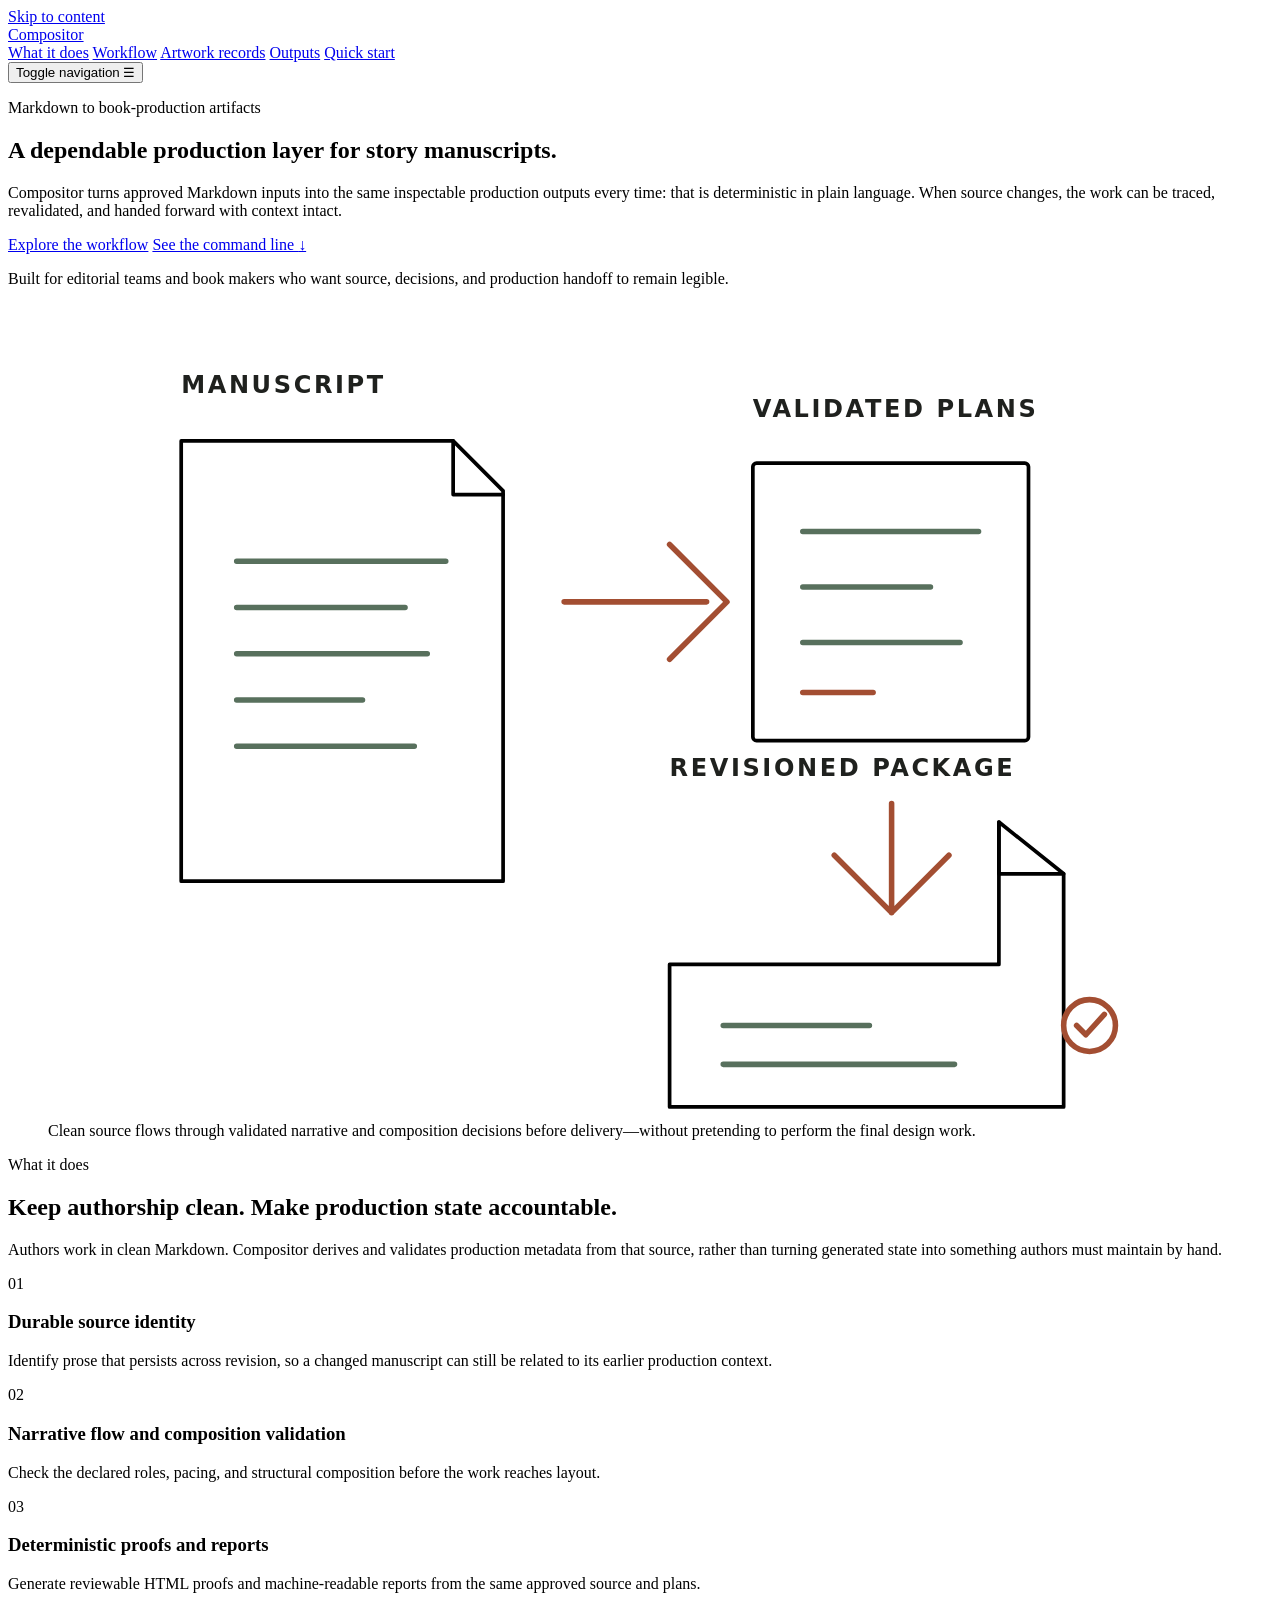
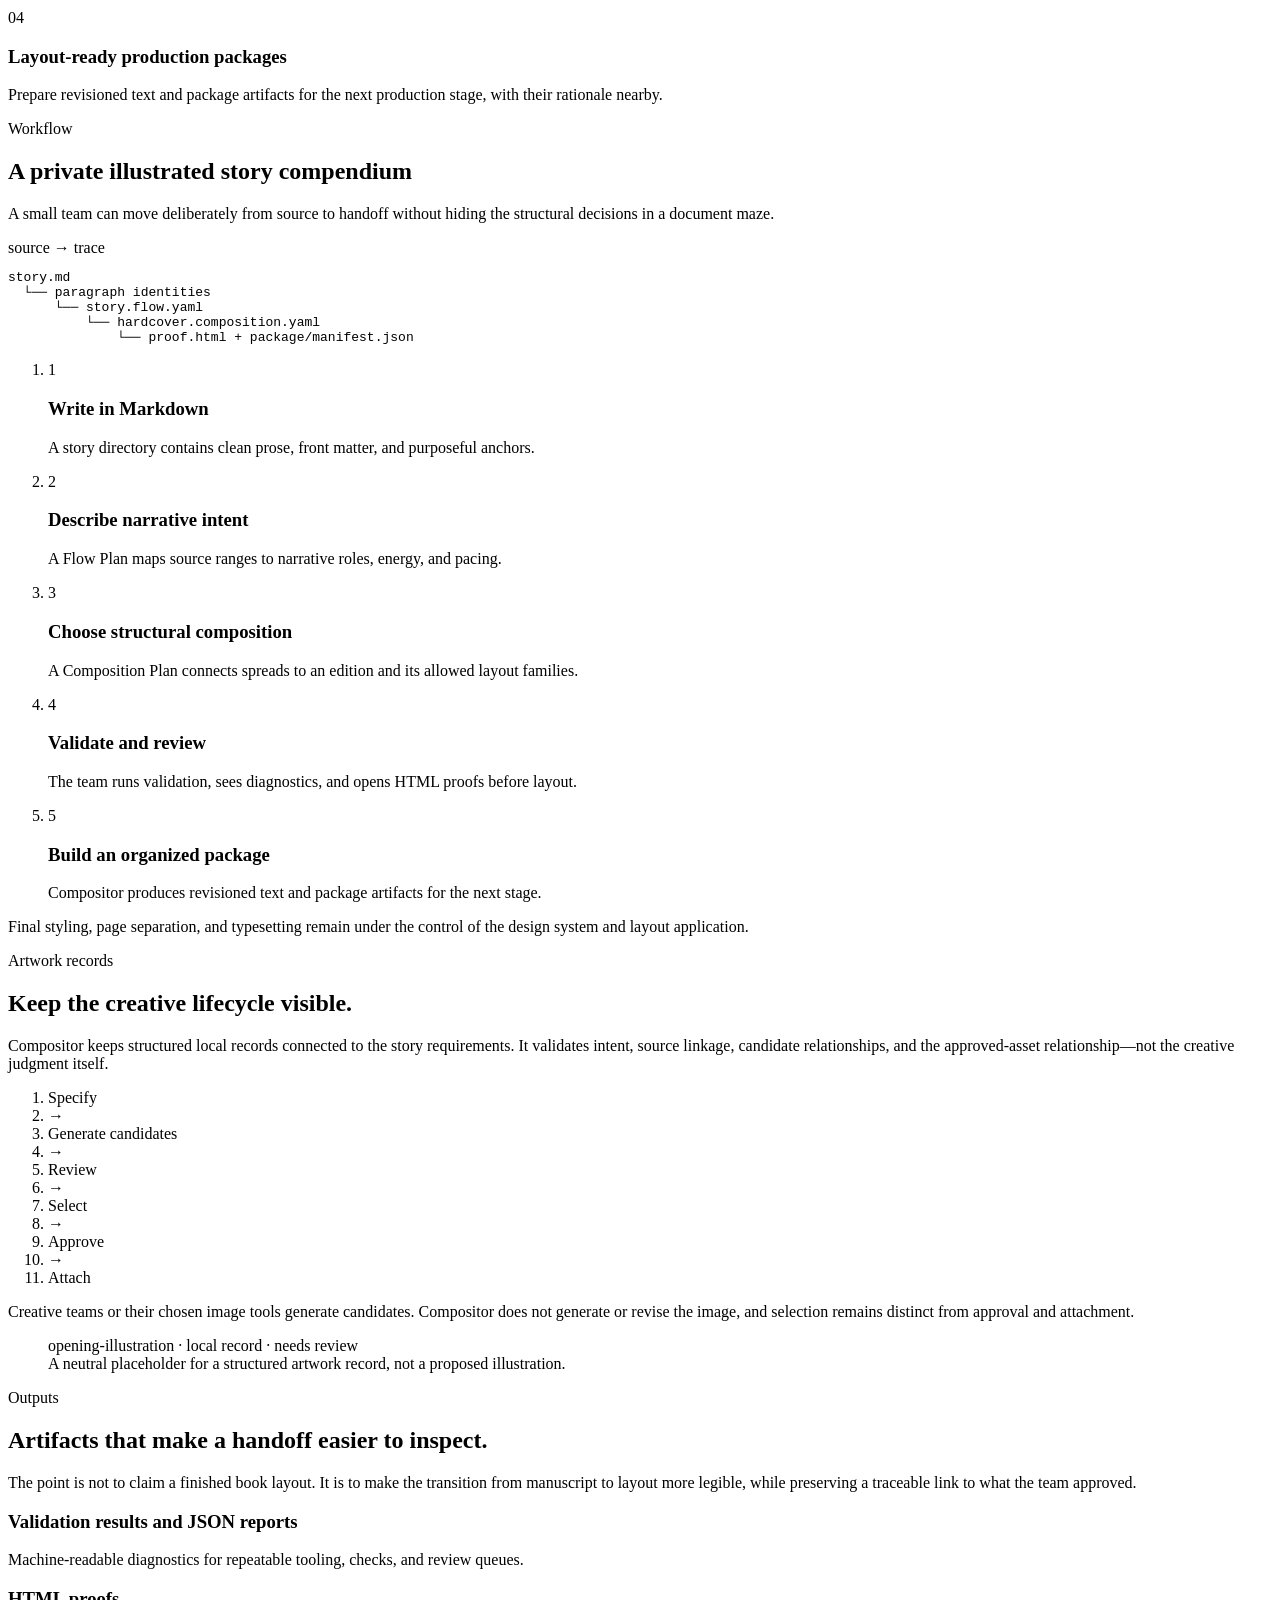
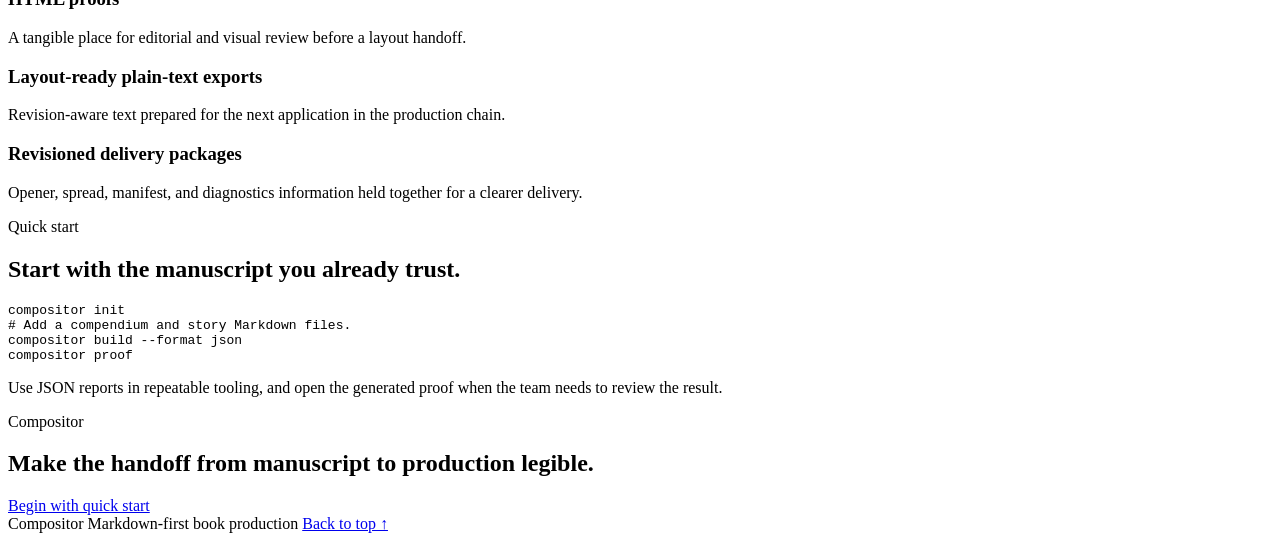
==== website/index.html @ 72a8d728 "docs(website): add github pages website" ====
<!doctype html>
<html lang="en">
  <head>
    <meta charset="utf-8" />
    <meta name="viewport" content="width=device-width, initial-scale=1" />
    <meta
      name="description"
      content="Compositor is a deterministic, Markdown-first production layer for story manuscripts."
    />
    <title>Compositor — Markdown-first book production</title>
    <link rel="stylesheet" href="assets/styles.css" />
    <script type="module" src="assets/main.js"></script>
  </head>
  <body class="font-sans antialiased">
    <a
      class="sr-only fixed left-4 top-4 z-[100] bg-ink px-4 py-3 text-sm font-bold text-paper focus:not-sr-only"
      href="#main-content"
    >
      Skip to content
    </a>

    <header class="sticky top-0 z-50 border-b border-line bg-paper/95 backdrop-blur-sm">
      <div class="shell flex min-h-16 items-center justify-between gap-5">
        <a class="font-display text-[1.45rem] leading-none tracking-tight" href="#top" aria-label="Compositor home">Compositor</a>
        <nav class="hidden items-center gap-5 lg:flex" aria-label="Primary navigation">
          <a class="nav-link" href="#what-it-does">What it does</a>
          <a class="nav-link" href="#workflow">Workflow</a>
          <a class="nav-link" href="#artwork">Artwork records</a>
          <a class="nav-link" href="#outputs">Outputs</a>
          <a class="nav-link" href="#quick-start">Quick start</a>
        </nav>
        <button
          class="grid h-10 w-10 place-items-center border border-line text-ink lg:hidden"
          type="button"
          aria-expanded="false"
          aria-controls="mobile-menu"
          data-menu-button
        >
          <span class="sr-only">Toggle navigation</span>
          <span aria-hidden="true" class="text-lg leading-none">☰</span>
        </button>
      </div>
      <nav id="mobile-menu" class="border-t border-line bg-paper lg:hidden" aria-label="Mobile navigation" data-menu hidden>
        <div class="shell grid gap-1 py-4">
          <a class="nav-link px-1 py-2" href="#what-it-does">What it does</a>
          <a class="nav-link px-1 py-2" href="#workflow">Workflow</a>
          <a class="nav-link px-1 py-2" href="#artwork">Artwork records</a>
          <a class="nav-link px-1 py-2" href="#outputs">Outputs</a>
          <a class="nav-link px-1 py-2" href="#quick-start">Quick start</a>
        </div>
      </nav>
    </header>

    <main id="main-content">
      <section id="top" class="shell grid min-h-[calc(100svh-4rem)] items-center gap-12 py-16 lg:grid-cols-[1.05fr_.95fr] lg:py-20">
        <div class="max-w-2xl">
          <p class="eyebrow">Markdown to book-production artifacts</p>
          <h1 class="mt-6 font-display text-5xl leading-[0.98] tracking-[-0.035em] text-ink sm:text-6xl lg:text-7xl">
            A dependable production layer for story manuscripts.
          </h1>
          <p class="mt-7 max-w-xl text-lg leading-8 text-[#4d504a]">
            Compositor turns approved Markdown inputs into the same inspectable production outputs every time: that is deterministic in plain language. When source changes, the work can be traced, revalidated, and handed forward with context intact.
          </p>
          <div class="mt-9 flex flex-wrap items-center gap-x-7 gap-y-4">
            <a class="button-primary" href="#workflow">Explore the workflow</a>
            <a class="text-link" href="#quick-start">See the command line <span aria-hidden="true">↓</span></a>
          </div>
          <p class="mt-10 border-t border-line pt-4 text-xs leading-5 text-[#686961]">
            Built for editorial teams and book makers who want source, decisions, and production handoff to remain legible.
          </p>
        </div>

        <figure class="relative mx-auto w-full max-w-xl border border-line bg-[#fbf7ef]/65 p-5 shadow-paper sm:p-8" aria-labelledby="hero-diagram-caption">
          <svg viewBox="0 0 640 440" class="h-auto w-full" role="img" aria-labelledby="hero-diagram-title hero-diagram-description">
            <title id="hero-diagram-title">From manuscript to delivery package</title>
            <desc id="hero-diagram-description">A manuscript sheet travels through validated plans to an organized delivery package.</desc>
            <g fill="none" stroke="currentColor" stroke-linecap="round" stroke-linejoin="round">
              <path d="M72 74h147l27 27v211H72z" stroke-width="2" />
              <path d="M219 74v29h27" stroke-width="2" />
              <path d="M102 139h113M102 164h91M102 189h103M102 214h68M102 239h96" stroke="#58705d" stroke-width="3" />
              <path d="M279 161h77M336 130l31 31-31 31" stroke="#a34e32" stroke-width="3" />
              <rect x="381" y="86" width="149" height="150" rx="2" stroke-width="2" />
              <path d="M408 123h95M408 153h69M408 183h85" stroke="#58705d" stroke-width="3" />
              <path d="M408 210h38" stroke="#a34e32" stroke-width="3" />
              <path d="M456 270v59M425 298l31 31 31-31" stroke="#a34e32" stroke-width="3" />
              <path d="M336 357h178v-77l35 28v126H336z" stroke-width="2" />
              <path d="M514 280v28h35" stroke-width="2" />
              <path d="M365 390h79M365 411h125" stroke="#58705d" stroke-width="3" />
              <circle cx="563" cy="390" r="14" stroke="#a34e32" stroke-width="3" />
              <path d="m556 390 5 5 10-11" stroke="#a34e32" stroke-width="3" />
            </g>
            <g fill="#1f211e" font-family="ui-sans-serif, system-ui, sans-serif" font-size="13" font-weight="700" letter-spacing="1.4">
              <text x="72" y="48">MANUSCRIPT</text>
              <text x="381" y="61">VALIDATED PLANS</text>
              <text x="336" y="255">REVISIONED PACKAGE</text>
            </g>
          </svg>
          <figcaption id="hero-diagram-caption" class="mt-4 border-t border-line pt-3 text-xs leading-5 text-[#686961]">
            Clean source flows through validated narrative and composition decisions before delivery—without pretending to perform the final design work.
          </figcaption>
        </figure>
      </section>

      <section id="what-it-does" class="border-y border-line bg-[#eee7da]/60 py-20 sm:py-24">
        <div class="shell">
          <p class="rule-label">What it does</p>
          <div class="mt-9 grid gap-10 lg:grid-cols-[.86fr_1.14fr] lg:items-end">
            <div>
              <h2 class="font-display text-4xl leading-tight tracking-[-0.025em] sm:text-5xl">Keep authorship clean. Make production state accountable.</h2>
            </div>
            <p class="max-w-2xl text-lg leading-8 text-[#4d504a]">
              Authors work in clean Markdown. Compositor derives and validates production metadata from that source, rather than turning generated state into something authors must maintain by hand.
            </p>
          </div>
          <div class="mt-12 grid gap-px overflow-hidden border border-line bg-line sm:grid-cols-2 lg:grid-cols-4">
            <article class="cap-card">
              <p class="font-mono text-xs text-rust">01</p>
              <h3 class="mt-7 font-display text-2xl">Durable source identity</h3>
              <p class="mt-4 text-sm leading-6 text-[#565850]">Identify prose that persists across revision, so a changed manuscript can still be related to its earlier production context.</p>
            </article>
            <article class="cap-card">
              <p class="font-mono text-xs text-rust">02</p>
              <h3 class="mt-7 font-display text-2xl">Narrative flow and composition validation</h3>
              <p class="mt-4 text-sm leading-6 text-[#565850]">Check the declared roles, pacing, and structural composition before the work reaches layout.</p>
            </article>
            <article class="cap-card">
              <p class="font-mono text-xs text-rust">03</p>
              <h3 class="mt-7 font-display text-2xl">Deterministic proofs and reports</h3>
              <p class="mt-4 text-sm leading-6 text-[#565850]">Generate reviewable HTML proofs and machine-readable reports from the same approved source and plans.</p>
            </article>
            <article class="cap-card">
              <p class="font-mono text-xs text-rust">04</p>
              <h3 class="mt-7 font-display text-2xl">Layout-ready production packages</h3>
              <p class="mt-4 text-sm leading-6 text-[#565850]">Prepare revisioned text and package artifacts for the next production stage, with their rationale nearby.</p>
            </article>
          </div>
        </div>
      </section>

      <section id="workflow" class="shell py-20 sm:py-28">
        <p class="rule-label">Workflow</p>
        <div class="mt-9 grid gap-8 lg:grid-cols-[.8fr_1.2fr]">
          <div>
            <h2 class="font-display text-4xl leading-tight tracking-[-0.025em] sm:text-5xl">A private illustrated story compendium</h2>
            <p class="mt-5 max-w-lg text-lg leading-8 text-[#4d504a]">A small team can move deliberately from source to handoff without hiding the structural decisions in a document maze.</p>
          </div>
          <aside class="code-panel self-start" aria-label="Example source-to-output trace">
            <div class="code-heading"><span>source → trace</span><span class="dot" aria-hidden="true"></span></div>
            <pre class="overflow-x-auto p-5 font-mono text-[0.76rem] leading-7"><code><span class="text-[#d8a18d]">story.md</span>
  └── <span class="text-[#c8cec0]">paragraph identities</span>
      └── <span class="text-[#d8a18d]">story.flow.yaml</span>
          └── <span class="text-[#d8a18d]">hardcover.composition.yaml</span>
              └── <span class="text-[#a7bfa9]">proof.html + package/manifest.json</span></code></pre>
          </aside>
        </div>
        <ol class="mt-14 grid gap-0 border-t border-line lg:grid-cols-5">
          <li class="border-b border-line py-7 pr-6 lg:border-b-0 lg:border-r lg:pr-7">
            <span class="step-number">1</span>
            <h3 class="mt-5 font-display text-2xl">Write in Markdown</h3>
            <p class="mt-3 text-sm leading-6 text-[#565850]">A story directory contains clean prose, front matter, and purposeful anchors.</p>
          </li>
          <li class="border-b border-line py-7 pr-6 lg:border-b-0 lg:border-r lg:px-7">
            <span class="step-number">2</span>
            <h3 class="mt-5 font-display text-2xl">Describe narrative intent</h3>
            <p class="mt-3 text-sm leading-6 text-[#565850]">A Flow Plan maps source ranges to narrative roles, energy, and pacing.</p>
          </li>
          <li class="border-b border-line py-7 pr-6 lg:border-b-0 lg:border-r lg:px-7">
            <span class="step-number">3</span>
            <h3 class="mt-5 font-display text-2xl">Choose structural composition</h3>
            <p class="mt-3 text-sm leading-6 text-[#565850]">A Composition Plan connects spreads to an edition and its allowed layout families.</p>
          </li>
          <li class="border-b border-line py-7 pr-6 lg:border-b-0 lg:border-r lg:px-7">
            <span class="step-number">4</span>
            <h3 class="mt-5 font-display text-2xl">Validate and review</h3>
            <p class="mt-3 text-sm leading-6 text-[#565850]">The team runs validation, sees diagnostics, and opens HTML proofs before layout.</p>
          </li>
          <li class="py-7 lg:pl-7">
            <span class="step-number">5</span>
            <h3 class="mt-5 font-display text-2xl">Build an organized package</h3>
            <p class="mt-3 text-sm leading-6 text-[#565850]">Compositor produces revisioned text and package artifacts for the next stage.</p>
          </li>
        </ol>
        <p class="mt-9 max-w-4xl border-l-2 border-moss pl-5 text-base leading-7 text-[#4d504a]">
          Final styling, page separation, and typesetting remain under the control of the design system and layout application.
        </p>
      </section>

      <section id="artwork" class="border-y border-[#3e5142] bg-[#324238] py-20 text-[#f8f3ea] sm:py-28">
        <div class="shell grid gap-12 lg:grid-cols-[.95fr_1.05fr] lg:items-center">
          <div>
            <p class="eyebrow !text-[#b7c8b5]">Artwork records</p>
            <h2 class="mt-6 font-display text-4xl leading-tight tracking-[-0.025em] sm:text-5xl">Keep the creative lifecycle visible.</h2>
            <p class="mt-6 max-w-xl text-lg leading-8 text-[#e1e7db]">
              Compositor keeps structured local records connected to the story requirements. It validates intent, source linkage, candidate relationships, and the approved-asset relationship—not the creative judgment itself.
            </p>
            <ol class="mt-9 flex flex-wrap gap-x-2 gap-y-3 font-mono text-xs font-bold uppercase tracking-[0.12em] text-[#f0c4b0]" aria-label="Artwork lifecycle">
              <li>Specify</li><li aria-hidden="true">→</li><li>Generate candidates</li><li aria-hidden="true">→</li><li>Review</li><li aria-hidden="true">→</li><li>Select</li><li aria-hidden="true">→</li><li>Approve</li><li aria-hidden="true">→</li><li>Attach</li>
            </ol>
            <p class="mt-8 border-t border-[#718170] pt-5 text-sm leading-6 text-[#d8e1d4]">
              Creative teams or their chosen image tools generate candidates. Compositor does not generate or revise the image, and selection remains distinct from approval and attachment.
            </p>
          </div>
          <figure class="art-frame shadow-[0_18px_42px_rgba(11,20,13,.28)]" aria-labelledby="art-caption">
            <div class="absolute inset-x-[14%] top-[17%] h-px bg-moss/70"></div>
            <div class="absolute bottom-[20%] left-[18%] h-px w-[58%] bg-moss/70"></div>
            <div class="absolute bottom-[20%] left-[18%] h-[28%] w-px bg-moss/70"></div>
            <div class="absolute right-[24%] top-[29%] h-[31%] w-px bg-moss/70"></div>
            <div class="absolute inset-x-0 bottom-0 border-t border-[#bcae9c] bg-[#d6ccbc] px-5 py-4 font-mono text-[0.68rem] font-bold uppercase tracking-[0.12em] text-[#4c5d4d]">
              opening-illustration · local record · needs review
            </div>
            <figcaption id="art-caption" class="sr-only">A neutral placeholder for a structured artwork record, not a proposed illustration.</figcaption>
          </figure>
        </div>
      </section>

      <section id="outputs" class="shell py-20 sm:py-28">
        <p class="rule-label">Outputs</p>
        <div class="mt-9 grid gap-10 lg:grid-cols-[.85fr_1.15fr]">
          <div>
            <h2 class="font-display text-4xl leading-tight tracking-[-0.025em] sm:text-5xl">Artifacts that make a handoff easier to inspect.</h2>
          </div>
          <p class="max-w-2xl text-lg leading-8 text-[#4d504a]">The point is not to claim a finished book layout. It is to make the transition from manuscript to layout more legible, while preserving a traceable link to what the team approved.</p>
        </div>
        <div class="mt-12 grid border-t border-line md:grid-cols-2">
          <article class="border-b border-line py-7 md:pr-10">
            <h3 class="font-display text-2xl">Validation results and JSON reports</h3>
            <p class="mt-3 text-sm leading-6 text-[#565850]">Machine-readable diagnostics for repeatable tooling, checks, and review queues.</p>
          </article>
          <article class="border-b border-line py-7 md:border-l md:pl-10">
            <h3 class="font-display text-2xl">HTML proofs</h3>
            <p class="mt-3 text-sm leading-6 text-[#565850]">A tangible place for editorial and visual review before a layout handoff.</p>
          </article>
          <article class="border-b border-line py-7 md:border-b-0 md:pr-10">
            <h3 class="font-display text-2xl">Layout-ready plain-text exports</h3>
            <p class="mt-3 text-sm leading-6 text-[#565850]">Revision-aware text prepared for the next application in the production chain.</p>
          </article>
          <article class="py-7 md:border-l md:pl-10">
            <h3 class="font-display text-2xl">Revisioned delivery packages</h3>
            <p class="mt-3 text-sm leading-6 text-[#565850]">Opener, spread, manifest, and diagnostics information held together for a clearer delivery.</p>
          </article>
        </div>
      </section>

      <section id="quick-start" class="border-y border-line bg-[#e7ddd0] py-20 sm:py-24">
        <div class="shell grid gap-10 lg:grid-cols-[.8fr_1.2fr] lg:items-center">
          <div>
            <p class="rule-label">Quick start</p>
            <h2 class="mt-6 font-display text-4xl leading-tight tracking-[-0.025em] sm:text-5xl">Start with the manuscript you already trust.</h2>
          </div>
          <div class="min-w-0">
            <pre class="code-panel"><code class="block overflow-x-auto p-6 font-mono text-sm leading-7">compositor init
<span class="text-[#8d9689]"># Add a compendium and story Markdown files.</span>
compositor build --format json
compositor proof</code></pre>
            <p class="mt-5 text-base leading-7 text-[#4d504a]">Use JSON reports in repeatable tooling, and open the generated proof when the team needs to review the result.</p>
          </div>
        </div>
      </section>

      <section class="shell py-20 text-center sm:py-28">
        <p class="eyebrow mx-auto w-fit">Compositor</p>
        <h2 class="mx-auto mt-6 max-w-3xl font-display text-4xl leading-tight tracking-[-0.03em] sm:text-6xl">Make the handoff from manuscript to production legible.</h2>
        <a class="button-primary mt-9" href="#quick-start">Begin with quick start</a>
      </section>
    </main>

    <footer class="border-t border-line">
      <div class="shell flex flex-col gap-3 py-7 text-xs font-bold uppercase tracking-[0.11em] text-[#565850] sm:flex-row sm:items-center sm:justify-between">
        <span>Compositor</span>
        <span>Markdown-first book production</span>
        <a class="text-link !text-[0.68rem]" href="#top">Back to top ↑</a>
      </div>
    </footer>
  </body>
</html>
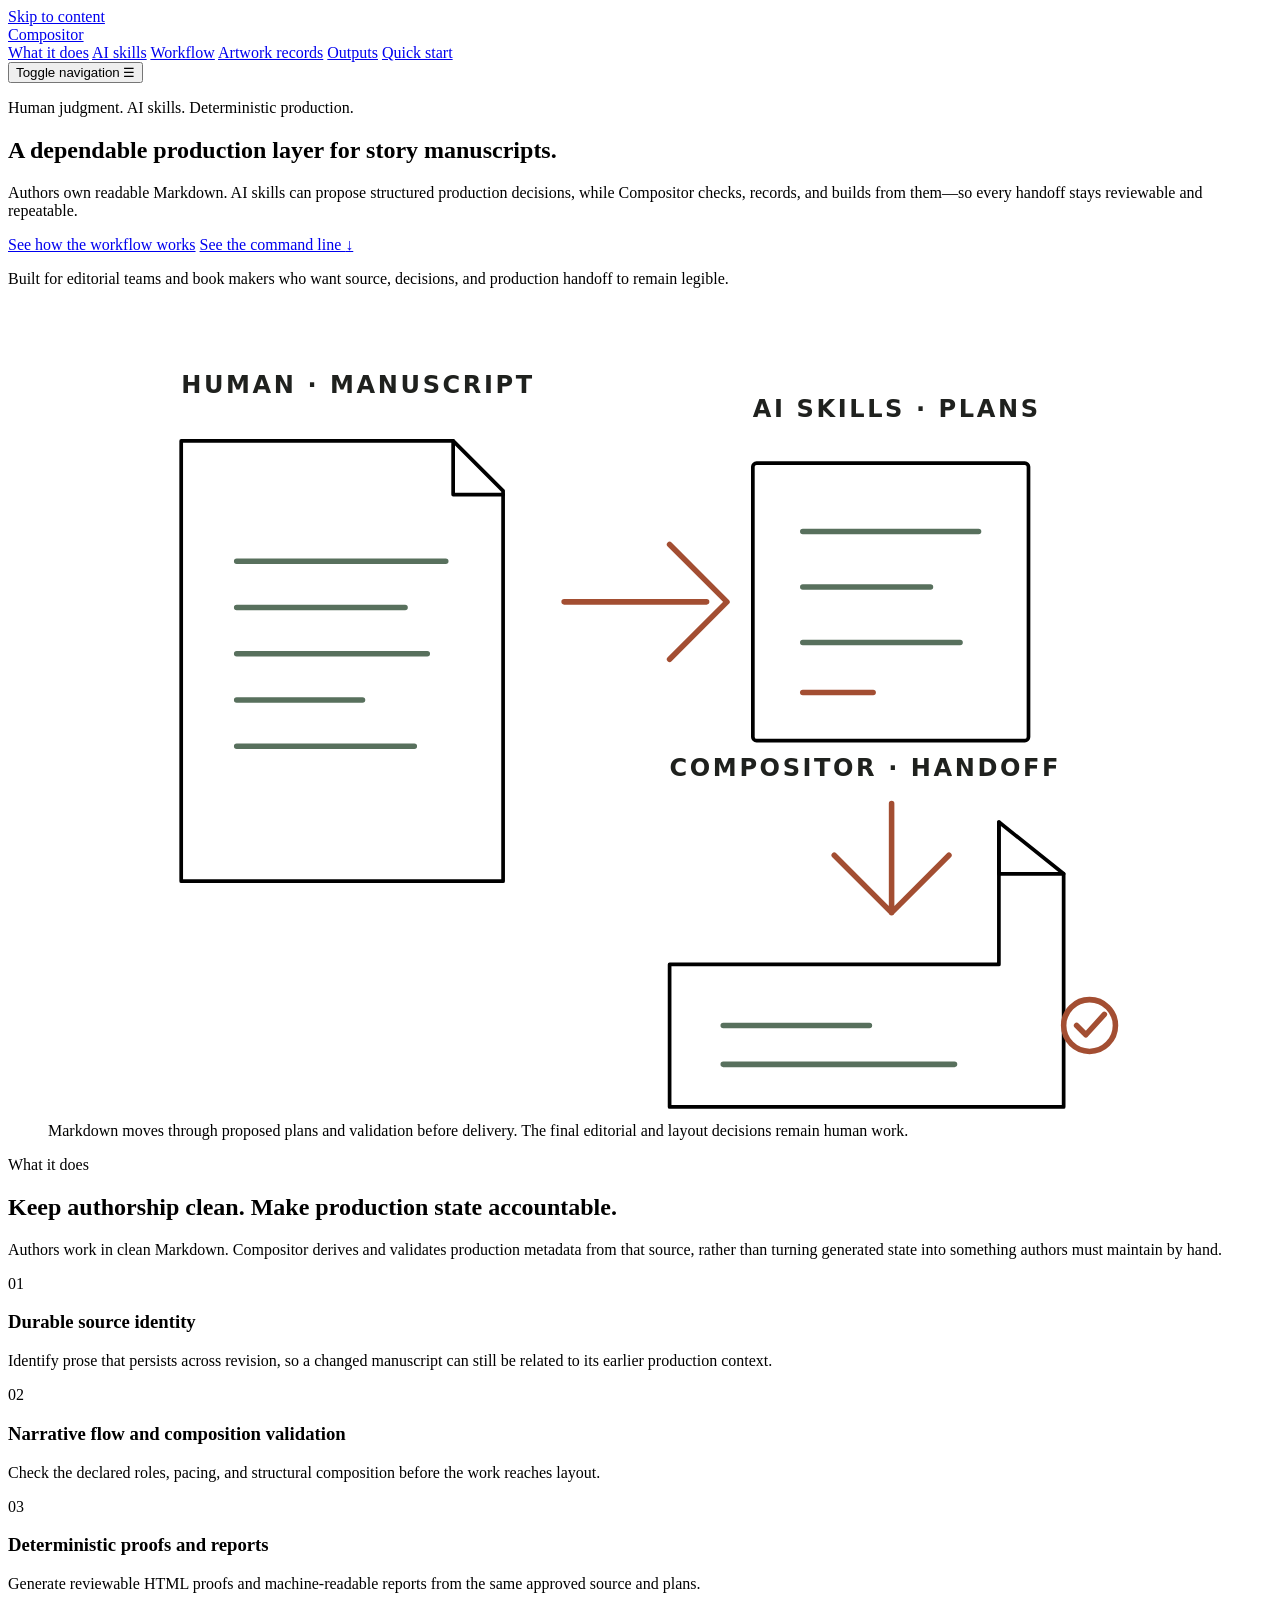
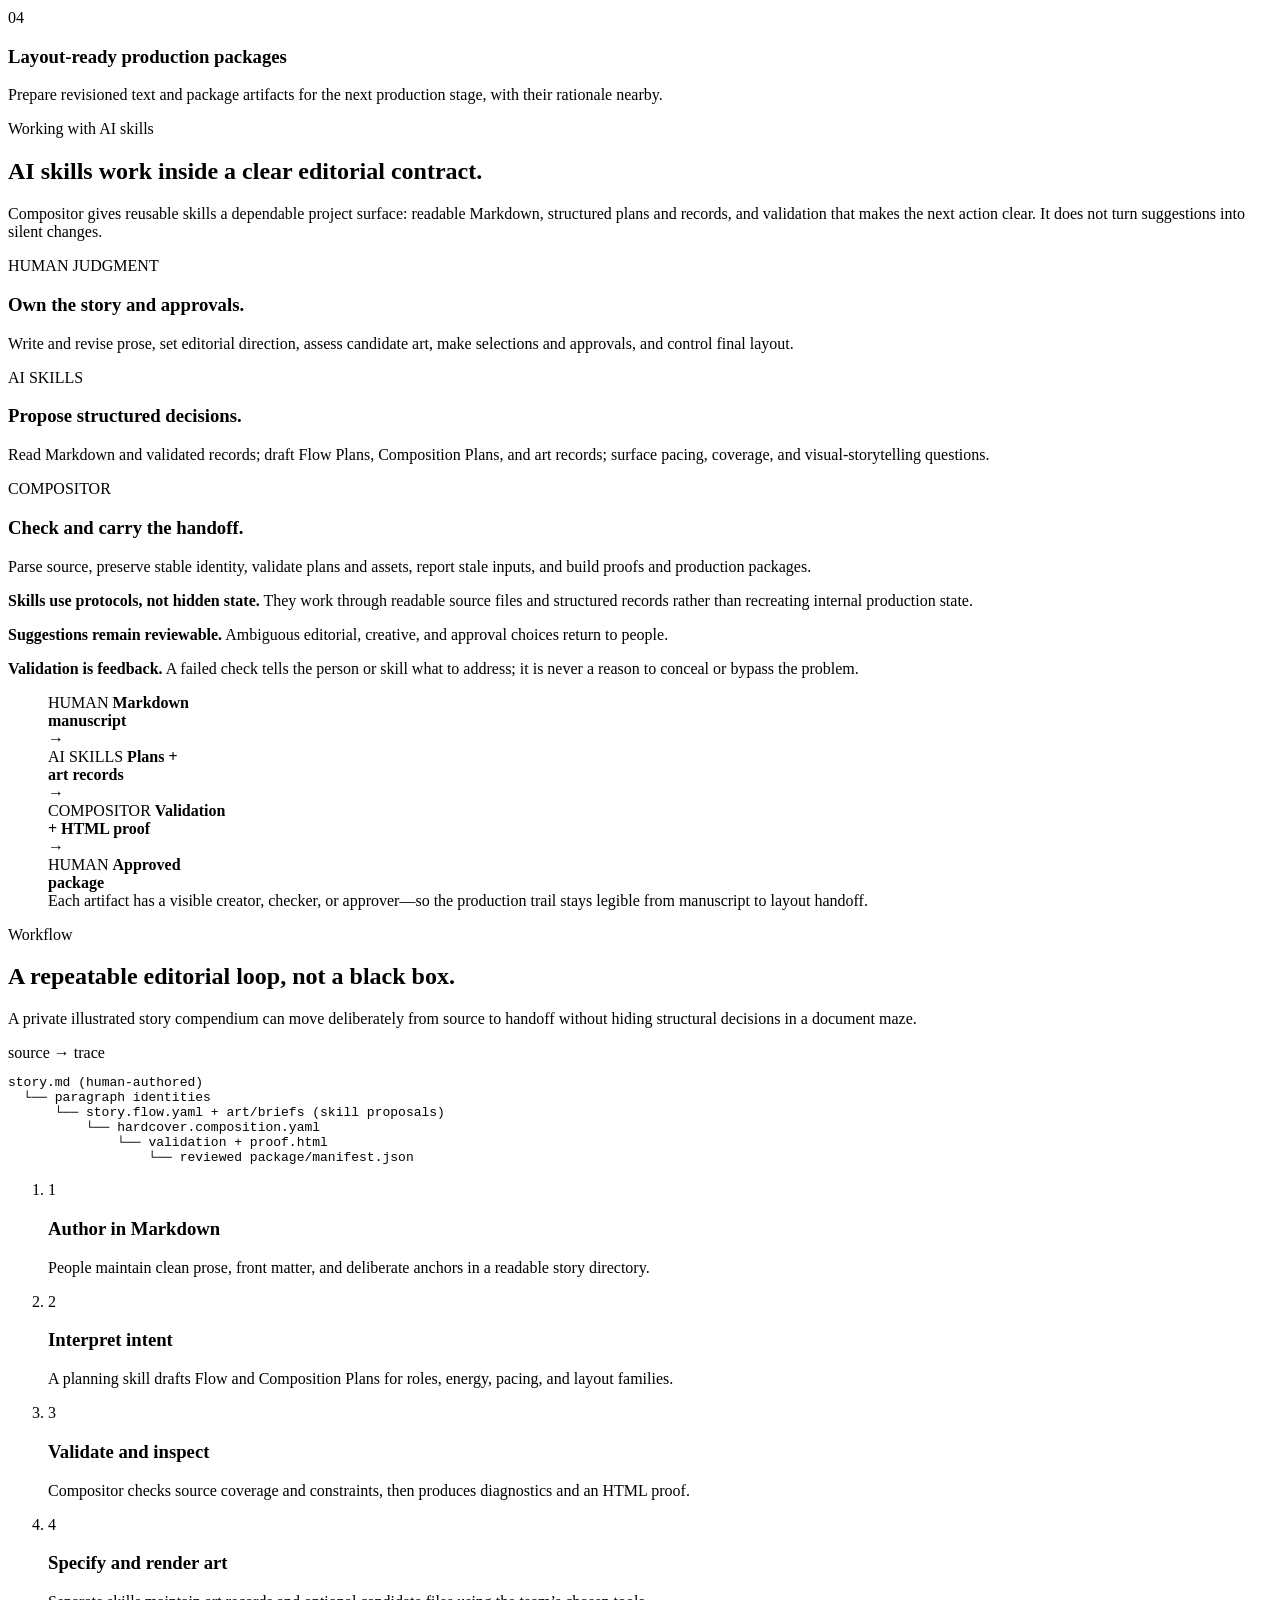
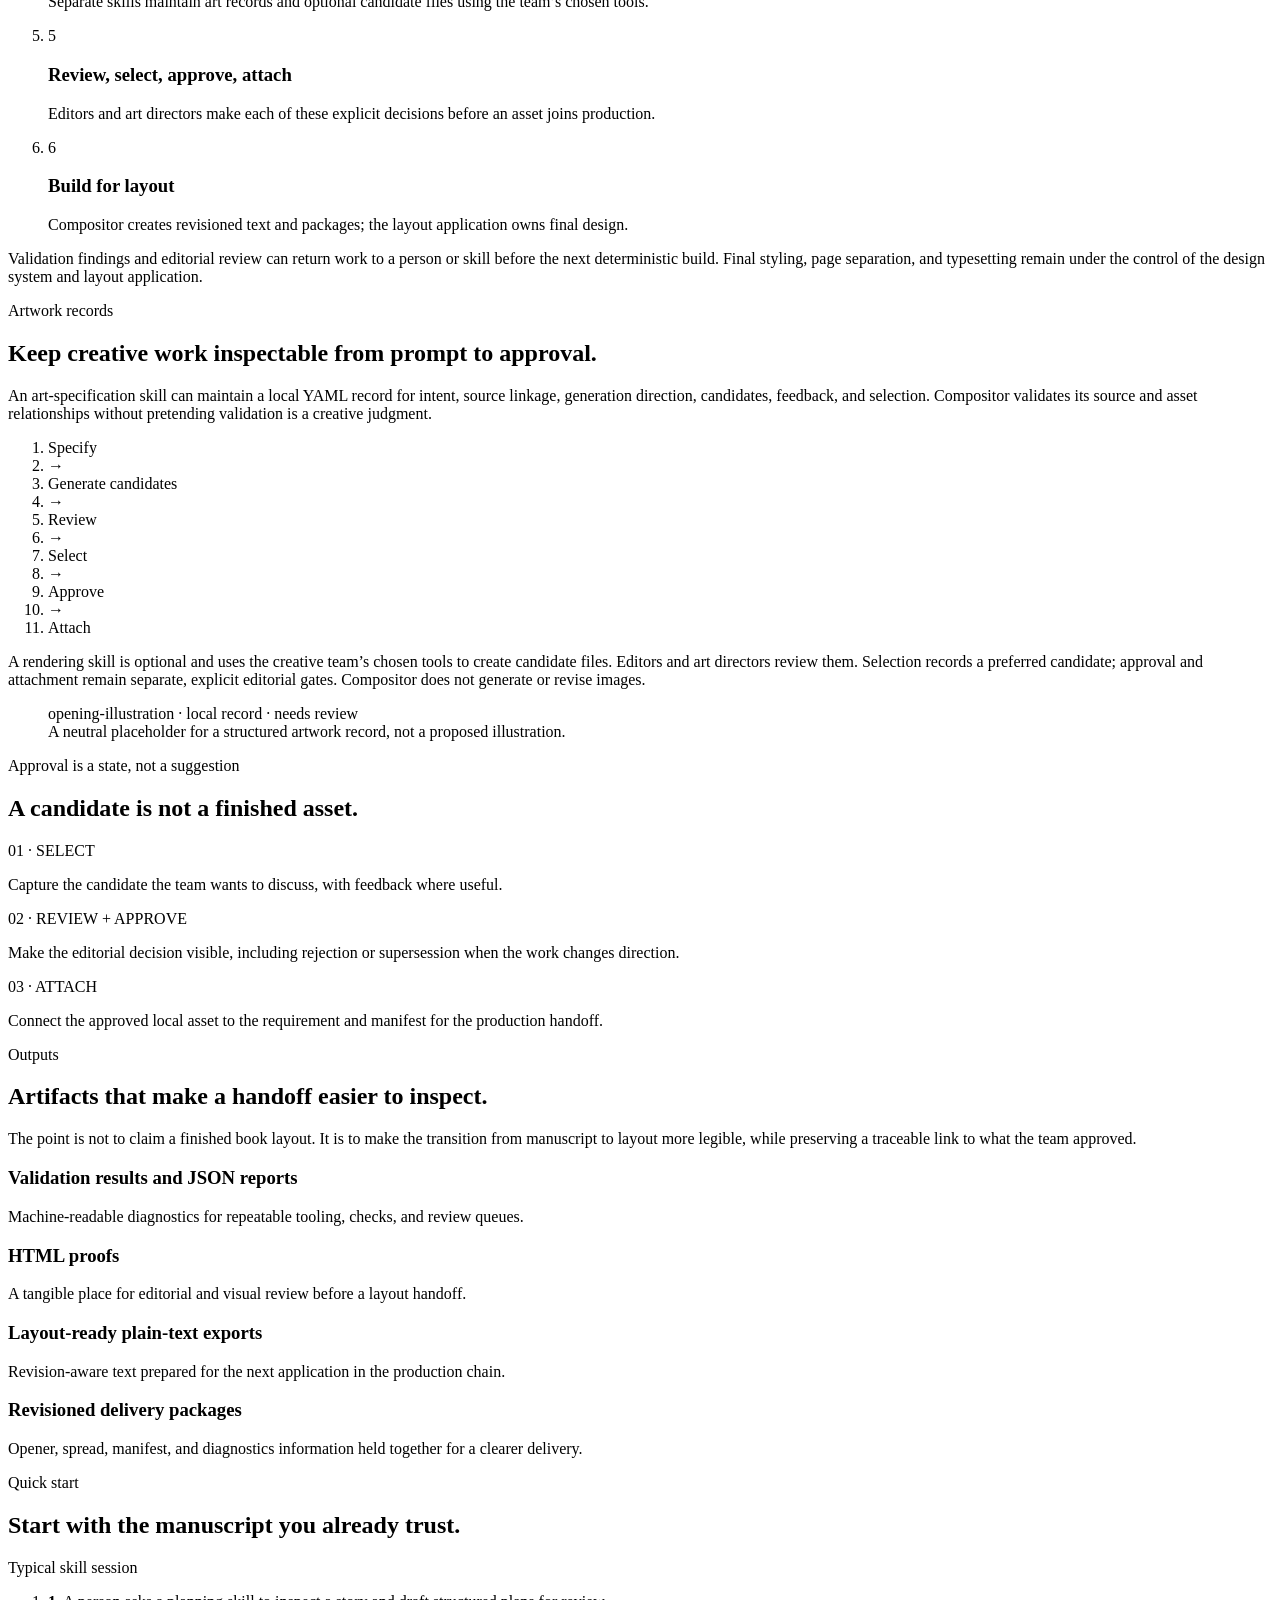
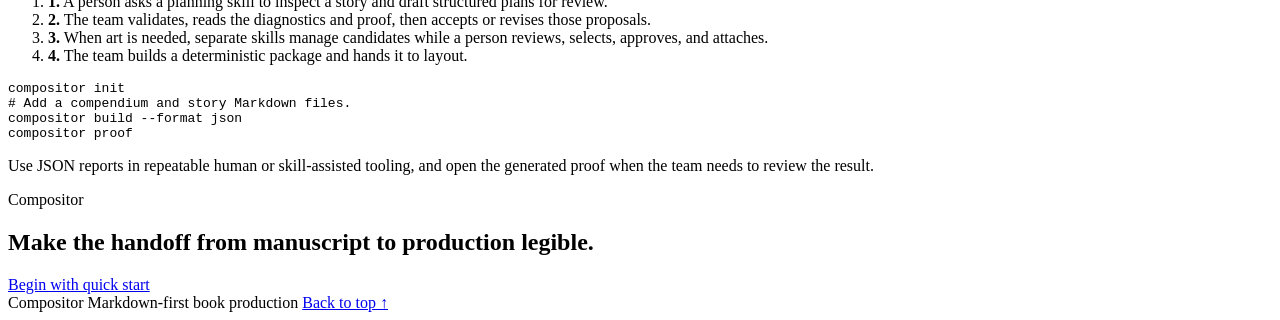
==== commit 97fa2b63: "docs(website): updated content" ====
--- a/website/index.html
+++ b/website/index.html
@@ -24,6 +24,7 @@
         <a class="font-display text-[1.45rem] leading-none tracking-tight" href="#top" aria-label="Compositor home">Compositor</a>
         <nav class="hidden items-center gap-5 lg:flex" aria-label="Primary navigation">
           <a class="nav-link" href="#what-it-does">What it does</a>
+          <a class="nav-link" href="#ai-workflow">AI skills</a>
           <a class="nav-link" href="#workflow">Workflow</a>
           <a class="nav-link" href="#artwork">Artwork records</a>
           <a class="nav-link" href="#outputs">Outputs</a>
@@ -43,6 +44,7 @@
       <nav id="mobile-menu" class="border-t border-line bg-paper lg:hidden" aria-label="Mobile navigation" data-menu hidden>
         <div class="shell grid gap-1 py-4">
           <a class="nav-link px-1 py-2" href="#what-it-does">What it does</a>
+          <a class="nav-link px-1 py-2" href="#ai-workflow">AI skills</a>
           <a class="nav-link px-1 py-2" href="#workflow">Workflow</a>
           <a class="nav-link px-1 py-2" href="#artwork">Artwork records</a>
           <a class="nav-link px-1 py-2" href="#outputs">Outputs</a>
@@ -54,15 +56,15 @@
     <main id="main-content">
       <section id="top" class="shell grid min-h-[calc(100svh-4rem)] items-center gap-12 py-16 lg:grid-cols-[1.05fr_.95fr] lg:py-20">
         <div class="max-w-2xl">
-          <p class="eyebrow">Markdown to book-production artifacts</p>
+          <p class="eyebrow">Human judgment. AI skills. Deterministic production.</p>
           <h1 class="mt-6 font-display text-5xl leading-[0.98] tracking-[-0.035em] text-ink sm:text-6xl lg:text-7xl">
             A dependable production layer for story manuscripts.
           </h1>
           <p class="mt-7 max-w-xl text-lg leading-8 text-[#4d504a]">
-            Compositor turns approved Markdown inputs into the same inspectable production outputs every time: that is deterministic in plain language. When source changes, the work can be traced, revalidated, and handed forward with context intact.
+            Authors own readable Markdown. AI skills can propose structured production decisions, while Compositor checks, records, and builds from them—so every handoff stays reviewable and repeatable.
           </p>
           <div class="mt-9 flex flex-wrap items-center gap-x-7 gap-y-4">
-            <a class="button-primary" href="#workflow">Explore the workflow</a>
+            <a class="button-primary" href="#ai-workflow">See how the workflow works</a>
             <a class="text-link" href="#quick-start">See the command line <span aria-hidden="true">↓</span></a>
           </div>
           <p class="mt-10 border-t border-line pt-4 text-xs leading-5 text-[#686961]">
@@ -72,8 +74,8 @@
 
         <figure class="relative mx-auto w-full max-w-xl border border-line bg-[#fbf7ef]/65 p-5 shadow-paper sm:p-8" aria-labelledby="hero-diagram-caption">
           <svg viewBox="0 0 640 440" class="h-auto w-full" role="img" aria-labelledby="hero-diagram-title hero-diagram-description">
-            <title id="hero-diagram-title">From manuscript to delivery package</title>
-            <desc id="hero-diagram-description">A manuscript sheet travels through validated plans to an organized delivery package.</desc>
+            <title id="hero-diagram-title">Human, skill, and Compositor handoff</title>
+            <desc id="hero-diagram-description">A manuscript passes through AI-skill plan proposals and Compositor validation to an approved production package.</desc>
             <g fill="none" stroke="currentColor" stroke-linecap="round" stroke-linejoin="round">
               <path d="M72 74h147l27 27v211H72z" stroke-width="2" />
               <path d="M219 74v29h27" stroke-width="2" />
@@ -90,13 +92,13 @@
               <path d="m556 390 5 5 10-11" stroke="#a34e32" stroke-width="3" />
             </g>
             <g fill="#1f211e" font-family="ui-sans-serif, system-ui, sans-serif" font-size="13" font-weight="700" letter-spacing="1.4">
-              <text x="72" y="48">MANUSCRIPT</text>
-              <text x="381" y="61">VALIDATED PLANS</text>
-              <text x="336" y="255">REVISIONED PACKAGE</text>
+              <text x="72" y="48">HUMAN · MANUSCRIPT</text>
+              <text x="381" y="61">AI SKILLS · PLANS</text>
+              <text x="336" y="255">COMPOSITOR · HANDOFF</text>
             </g>
           </svg>
           <figcaption id="hero-diagram-caption" class="mt-4 border-t border-line pt-3 text-xs leading-5 text-[#686961]">
-            Clean source flows through validated narrative and composition decisions before delivery—without pretending to perform the final design work.
+            Markdown moves through proposed plans and validation before delivery. The final editorial and layout decisions remain human work.
           </figcaption>
         </figure>
       </section>
@@ -137,51 +139,121 @@
         </div>
       </section>
 
+      <section id="ai-workflow" class="shell py-20 sm:py-28">
+        <p class="rule-label">Working with AI skills</p>
+        <div class="mt-9 grid gap-10 lg:grid-cols-[.9fr_1.1fr] lg:items-end">
+          <div>
+            <h2 class="font-display text-4xl leading-tight tracking-[-0.025em] sm:text-5xl">AI skills work inside a clear editorial contract.</h2>
+          </div>
+          <p class="max-w-2xl text-lg leading-8 text-[#4d504a]">
+            Compositor gives reusable skills a dependable project surface: readable Markdown, structured plans and records, and validation that makes the next action clear. It does not turn suggestions into silent changes.
+          </p>
+        </div>
+
+        <div class="mt-12 grid gap-px overflow-hidden border border-line bg-line md:grid-cols-3" aria-label="Responsibility matrix">
+          <article class="role-card">
+            <p class="font-mono text-xs text-rust">HUMAN JUDGMENT</p>
+            <h3 class="mt-5 font-display text-2xl">Own the story and approvals.</h3>
+            <p class="mt-4 text-sm leading-6 text-[#565850]">Write and revise prose, set editorial direction, assess candidate art, make selections and approvals, and control final layout.</p>
+          </article>
+          <article class="role-card">
+            <p class="font-mono text-xs text-rust">AI SKILLS</p>
+            <h3 class="mt-5 font-display text-2xl">Propose structured decisions.</h3>
+            <p class="mt-4 text-sm leading-6 text-[#565850]">Read Markdown and validated records; draft Flow Plans, Composition Plans, and art records; surface pacing, coverage, and visual-storytelling questions.</p>
+          </article>
+          <article class="role-card">
+            <p class="font-mono text-xs text-rust">COMPOSITOR</p>
+            <h3 class="mt-5 font-display text-2xl">Check and carry the handoff.</h3>
+            <p class="mt-4 text-sm leading-6 text-[#565850]">Parse source, preserve stable identity, validate plans and assets, report stale inputs, and build proofs and production packages.</p>
+          </article>
+        </div>
+
+        <div class="mt-10 grid gap-10 lg:grid-cols-[.82fr_1.18fr] lg:items-center">
+          <div class="space-y-4 text-base leading-7 text-[#4d504a]">
+            <p><strong class="text-ink">Skills use protocols, not hidden state.</strong> They work through readable source files and structured records rather than recreating internal production state.</p>
+            <p><strong class="text-ink">Suggestions remain reviewable.</strong> Ambiguous editorial, creative, and approval choices return to people.</p>
+            <p><strong class="text-ink">Validation is feedback.</strong> A failed check tells the person or skill what to address; it is never a reason to conceal or bypass the problem.</p>
+          </div>
+          <figure class="border border-line bg-[#fbf7ef]/65 p-6 sm:p-8" aria-labelledby="handoff-caption">
+            <div class="handoff-rail" aria-label="Artifact handoff">
+              <div class="handoff-node">
+                <span class="font-mono text-[0.66rem] text-rust">HUMAN</span>
+                <strong>Markdown<br />manuscript</strong>
+              </div>
+              <span class="handoff-arrow" aria-hidden="true">→</span>
+              <div class="handoff-node">
+                <span class="font-mono text-[0.66rem] text-rust">AI SKILLS</span>
+                <strong>Plans +<br />art records</strong>
+              </div>
+              <span class="handoff-arrow" aria-hidden="true">→</span>
+              <div class="handoff-node">
+                <span class="font-mono text-[0.66rem] text-rust">COMPOSITOR</span>
+                <strong>Validation<br />+ HTML proof</strong>
+              </div>
+              <span class="handoff-arrow" aria-hidden="true">→</span>
+              <div class="handoff-node">
+                <span class="font-mono text-[0.66rem] text-rust">HUMAN</span>
+                <strong>Approved<br />package</strong>
+              </div>
+            </div>
+            <figcaption id="handoff-caption" class="mt-6 border-t border-line pt-4 text-sm leading-6 text-[#565850]">
+              Each artifact has a visible creator, checker, or approver—so the production trail stays legible from manuscript to layout handoff.
+            </figcaption>
+          </figure>
+        </div>
+      </section>
+
       <section id="workflow" class="shell py-20 sm:py-28">
         <p class="rule-label">Workflow</p>
         <div class="mt-9 grid gap-8 lg:grid-cols-[.8fr_1.2fr]">
           <div>
-            <h2 class="font-display text-4xl leading-tight tracking-[-0.025em] sm:text-5xl">A private illustrated story compendium</h2>
-            <p class="mt-5 max-w-lg text-lg leading-8 text-[#4d504a]">A small team can move deliberately from source to handoff without hiding the structural decisions in a document maze.</p>
+            <h2 class="font-display text-4xl leading-tight tracking-[-0.025em] sm:text-5xl">A repeatable editorial loop, not a black box.</h2>
+            <p class="mt-5 max-w-lg text-lg leading-8 text-[#4d504a]">A private illustrated story compendium can move deliberately from source to handoff without hiding structural decisions in a document maze.</p>
           </div>
           <aside class="code-panel self-start" aria-label="Example source-to-output trace">
             <div class="code-heading"><span>source → trace</span><span class="dot" aria-hidden="true"></span></div>
-            <pre class="overflow-x-auto p-5 font-mono text-[0.76rem] leading-7"><code><span class="text-[#d8a18d]">story.md</span>
+            <pre class="overflow-x-auto p-5 font-mono text-[0.76rem] leading-7"><code><span class="text-[#d8a18d]">story.md</span> <span class="text-[#8d9689]">(human-authored)</span>
   └── <span class="text-[#c8cec0]">paragraph identities</span>
-      └── <span class="text-[#d8a18d]">story.flow.yaml</span>
+      └── <span class="text-[#d8a18d]">story.flow.yaml + art/briefs</span> <span class="text-[#8d9689]">(skill proposals)</span>
           └── <span class="text-[#d8a18d]">hardcover.composition.yaml</span>
-              └── <span class="text-[#a7bfa9]">proof.html + package/manifest.json</span></code></pre>
+              └── <span class="text-[#a7bfa9]">validation + proof.html</span>
+                  └── <span class="text-[#a7bfa9]">reviewed package/manifest.json</span></code></pre>
           </aside>
         </div>
-        <ol class="mt-14 grid gap-0 border-t border-line lg:grid-cols-5">
-          <li class="border-b border-line py-7 pr-6 lg:border-b-0 lg:border-r lg:pr-7">
+        <ol class="mt-14 grid gap-0 border-t border-line xl:grid-cols-6">
+          <li class="border-b border-line py-7 pr-6 xl:border-b-0 xl:border-r xl:pr-7">
             <span class="step-number">1</span>
-            <h3 class="mt-5 font-display text-2xl">Write in Markdown</h3>
-            <p class="mt-3 text-sm leading-6 text-[#565850]">A story directory contains clean prose, front matter, and purposeful anchors.</p>
-          </li>
-          <li class="border-b border-line py-7 pr-6 lg:border-b-0 lg:border-r lg:px-7">
+            <h3 class="mt-5 font-display text-2xl">Author in Markdown</h3>
+            <p class="mt-3 text-sm leading-6 text-[#565850]">People maintain clean prose, front matter, and deliberate anchors in a readable story directory.</p>
+          </li>
+          <li class="border-b border-line py-7 pr-6 xl:border-b-0 xl:border-r xl:px-7">
             <span class="step-number">2</span>
-            <h3 class="mt-5 font-display text-2xl">Describe narrative intent</h3>
-            <p class="mt-3 text-sm leading-6 text-[#565850]">A Flow Plan maps source ranges to narrative roles, energy, and pacing.</p>
-          </li>
-          <li class="border-b border-line py-7 pr-6 lg:border-b-0 lg:border-r lg:px-7">
+            <h3 class="mt-5 font-display text-2xl">Interpret intent</h3>
+            <p class="mt-3 text-sm leading-6 text-[#565850]">A planning skill drafts Flow and Composition Plans for roles, energy, pacing, and layout families.</p>
+          </li>
+          <li class="border-b border-line py-7 pr-6 xl:border-b-0 xl:border-r xl:px-7">
             <span class="step-number">3</span>
-            <h3 class="mt-5 font-display text-2xl">Choose structural composition</h3>
-            <p class="mt-3 text-sm leading-6 text-[#565850]">A Composition Plan connects spreads to an edition and its allowed layout families.</p>
-          </li>
-          <li class="border-b border-line py-7 pr-6 lg:border-b-0 lg:border-r lg:px-7">
+            <h3 class="mt-5 font-display text-2xl">Validate and inspect</h3>
+            <p class="mt-3 text-sm leading-6 text-[#565850]">Compositor checks source coverage and constraints, then produces diagnostics and an HTML proof.</p>
+          </li>
+          <li class="border-b border-line py-7 pr-6 xl:border-b-0 xl:border-r xl:px-7">
             <span class="step-number">4</span>
-            <h3 class="mt-5 font-display text-2xl">Validate and review</h3>
-            <p class="mt-3 text-sm leading-6 text-[#565850]">The team runs validation, sees diagnostics, and opens HTML proofs before layout.</p>
-          </li>
-          <li class="py-7 lg:pl-7">
+            <h3 class="mt-5 font-display text-2xl">Specify and render art</h3>
+            <p class="mt-3 text-sm leading-6 text-[#565850]">Separate skills maintain art records and optional candidate files using the team’s chosen tools.</p>
+          </li>
+          <li class="border-b border-line py-7 pr-6 xl:border-b-0 xl:border-r xl:px-7">
             <span class="step-number">5</span>
-            <h3 class="mt-5 font-display text-2xl">Build an organized package</h3>
-            <p class="mt-3 text-sm leading-6 text-[#565850]">Compositor produces revisioned text and package artifacts for the next stage.</p>
+            <h3 class="mt-5 font-display text-2xl">Review, select, approve, attach</h3>
+            <p class="mt-3 text-sm leading-6 text-[#565850]">Editors and art directors make each of these explicit decisions before an asset joins production.</p>
+          </li>
+          <li class="py-7 xl:pl-7">
+            <span class="step-number">6</span>
+            <h3 class="mt-5 font-display text-2xl">Build for layout</h3>
+            <p class="mt-3 text-sm leading-6 text-[#565850]">Compositor creates revisioned text and packages; the layout application owns final design.</p>
           </li>
         </ol>
         <p class="mt-9 max-w-4xl border-l-2 border-moss pl-5 text-base leading-7 text-[#4d504a]">
-          Final styling, page separation, and typesetting remain under the control of the design system and layout application.
+          Validation findings and editorial review can return work to a person or skill before the next deterministic build. Final styling, page separation, and typesetting remain under the control of the design system and layout application.
         </p>
       </section>
 
@@ -189,15 +261,15 @@
         <div class="shell grid gap-12 lg:grid-cols-[.95fr_1.05fr] lg:items-center">
           <div>
             <p class="eyebrow !text-[#b7c8b5]">Artwork records</p>
-            <h2 class="mt-6 font-display text-4xl leading-tight tracking-[-0.025em] sm:text-5xl">Keep the creative lifecycle visible.</h2>
+            <h2 class="mt-6 font-display text-4xl leading-tight tracking-[-0.025em] sm:text-5xl">Keep creative work inspectable from prompt to approval.</h2>
             <p class="mt-6 max-w-xl text-lg leading-8 text-[#e1e7db]">
-              Compositor keeps structured local records connected to the story requirements. It validates intent, source linkage, candidate relationships, and the approved-asset relationship—not the creative judgment itself.
+              An art-specification skill can maintain a local YAML record for intent, source linkage, generation direction, candidates, feedback, and selection. Compositor validates its source and asset relationships without pretending validation is a creative judgment.
             </p>
             <ol class="mt-9 flex flex-wrap gap-x-2 gap-y-3 font-mono text-xs font-bold uppercase tracking-[0.12em] text-[#f0c4b0]" aria-label="Artwork lifecycle">
               <li>Specify</li><li aria-hidden="true">→</li><li>Generate candidates</li><li aria-hidden="true">→</li><li>Review</li><li aria-hidden="true">→</li><li>Select</li><li aria-hidden="true">→</li><li>Approve</li><li aria-hidden="true">→</li><li>Attach</li>
             </ol>
             <p class="mt-8 border-t border-[#718170] pt-5 text-sm leading-6 text-[#d8e1d4]">
-              Creative teams or their chosen image tools generate candidates. Compositor does not generate or revise the image, and selection remains distinct from approval and attachment.
+              A rendering skill is optional and uses the creative team’s chosen tools to create candidate files. Editors and art directors review them. Selection records a preferred candidate; approval and attachment remain separate, explicit editorial gates. Compositor does not generate or revise images.
             </p>
           </div>
           <figure class="art-frame shadow-[0_18px_42px_rgba(11,20,13,.28)]" aria-labelledby="art-caption">
@@ -213,6 +285,29 @@
         </div>
       </section>
 
+      <section class="border-b border-line bg-[#eee7da]/60 py-16 sm:py-20">
+        <div class="shell grid gap-8 lg:grid-cols-[.8fr_1.2fr]">
+          <div>
+            <p class="rule-label">Approval is a state, not a suggestion</p>
+            <h2 class="mt-5 font-display text-3xl leading-tight tracking-[-0.02em] sm:text-4xl">A candidate is not a finished asset.</h2>
+          </div>
+          <div class="grid gap-6 sm:grid-cols-3">
+            <article>
+              <p class="font-mono text-xs text-rust">01 · SELECT</p>
+              <p class="mt-3 text-sm leading-6 text-[#565850]">Capture the candidate the team wants to discuss, with feedback where useful.</p>
+            </article>
+            <article class="border-t border-line pt-6 sm:border-l sm:border-t-0 sm:pl-6 sm:pt-0">
+              <p class="font-mono text-xs text-rust">02 · REVIEW + APPROVE</p>
+              <p class="mt-3 text-sm leading-6 text-[#565850]">Make the editorial decision visible, including rejection or supersession when the work changes direction.</p>
+            </article>
+            <article class="border-t border-line pt-6 sm:border-l sm:border-t-0 sm:pl-6 sm:pt-0">
+              <p class="font-mono text-xs text-rust">03 · ATTACH</p>
+              <p class="mt-3 text-sm leading-6 text-[#565850]">Connect the approved local asset to the requirement and manifest for the production handoff.</p>
+            </article>
+          </div>
+        </div>
+      </section>
+
       <section id="outputs" class="shell py-20 sm:py-28">
         <p class="rule-label">Outputs</p>
         <div class="mt-9 grid gap-10 lg:grid-cols-[.85fr_1.15fr]">
@@ -248,11 +343,20 @@
             <h2 class="mt-6 font-display text-4xl leading-tight tracking-[-0.025em] sm:text-5xl">Start with the manuscript you already trust.</h2>
           </div>
           <div class="min-w-0">
+            <aside class="mb-6 border-l-2 border-rust bg-[#f3ebdf] px-5 py-5" aria-label="Typical skill session">
+              <p class="font-mono text-xs font-bold uppercase tracking-[0.12em] text-rust">Typical skill session</p>
+              <ol class="mt-4 grid gap-3 text-sm leading-6 text-[#4d504a]">
+                <li><strong class="text-ink">1.</strong> A person asks a planning skill to inspect a story and draft structured plans for review.</li>
+                <li><strong class="text-ink">2.</strong> The team validates, reads the diagnostics and proof, then accepts or revises those proposals.</li>
+                <li><strong class="text-ink">3.</strong> When art is needed, separate skills manage candidates while a person reviews, selects, approves, and attaches.</li>
+                <li><strong class="text-ink">4.</strong> The team builds a deterministic package and hands it to layout.</li>
+              </ol>
+            </aside>
             <pre class="code-panel"><code class="block overflow-x-auto p-6 font-mono text-sm leading-7">compositor init
 <span class="text-[#8d9689]"># Add a compendium and story Markdown files.</span>
 compositor build --format json
 compositor proof</code></pre>
-            <p class="mt-5 text-base leading-7 text-[#4d504a]">Use JSON reports in repeatable tooling, and open the generated proof when the team needs to review the result.</p>
+            <p class="mt-5 text-base leading-7 text-[#4d504a]">Use JSON reports in repeatable human or skill-assisted tooling, and open the generated proof when the team needs to review the result.</p>
           </div>
         </div>
       </section>
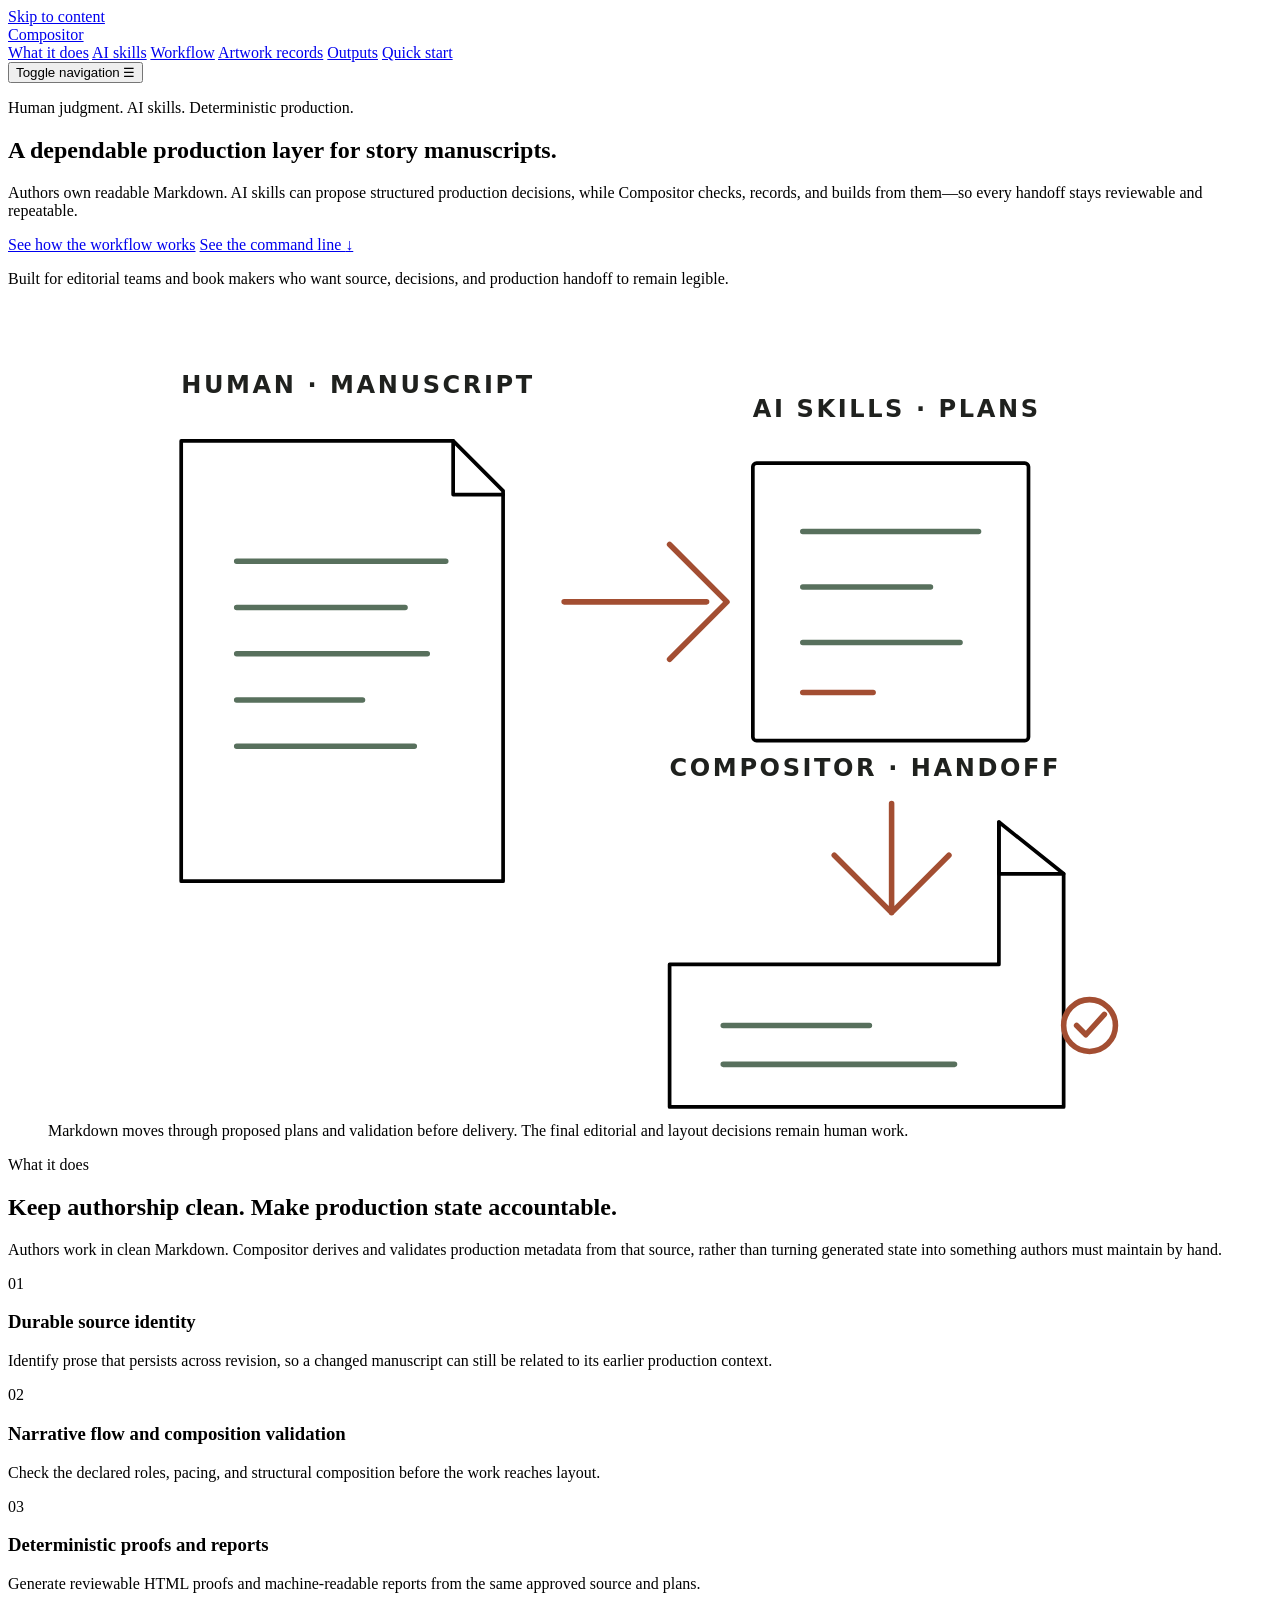
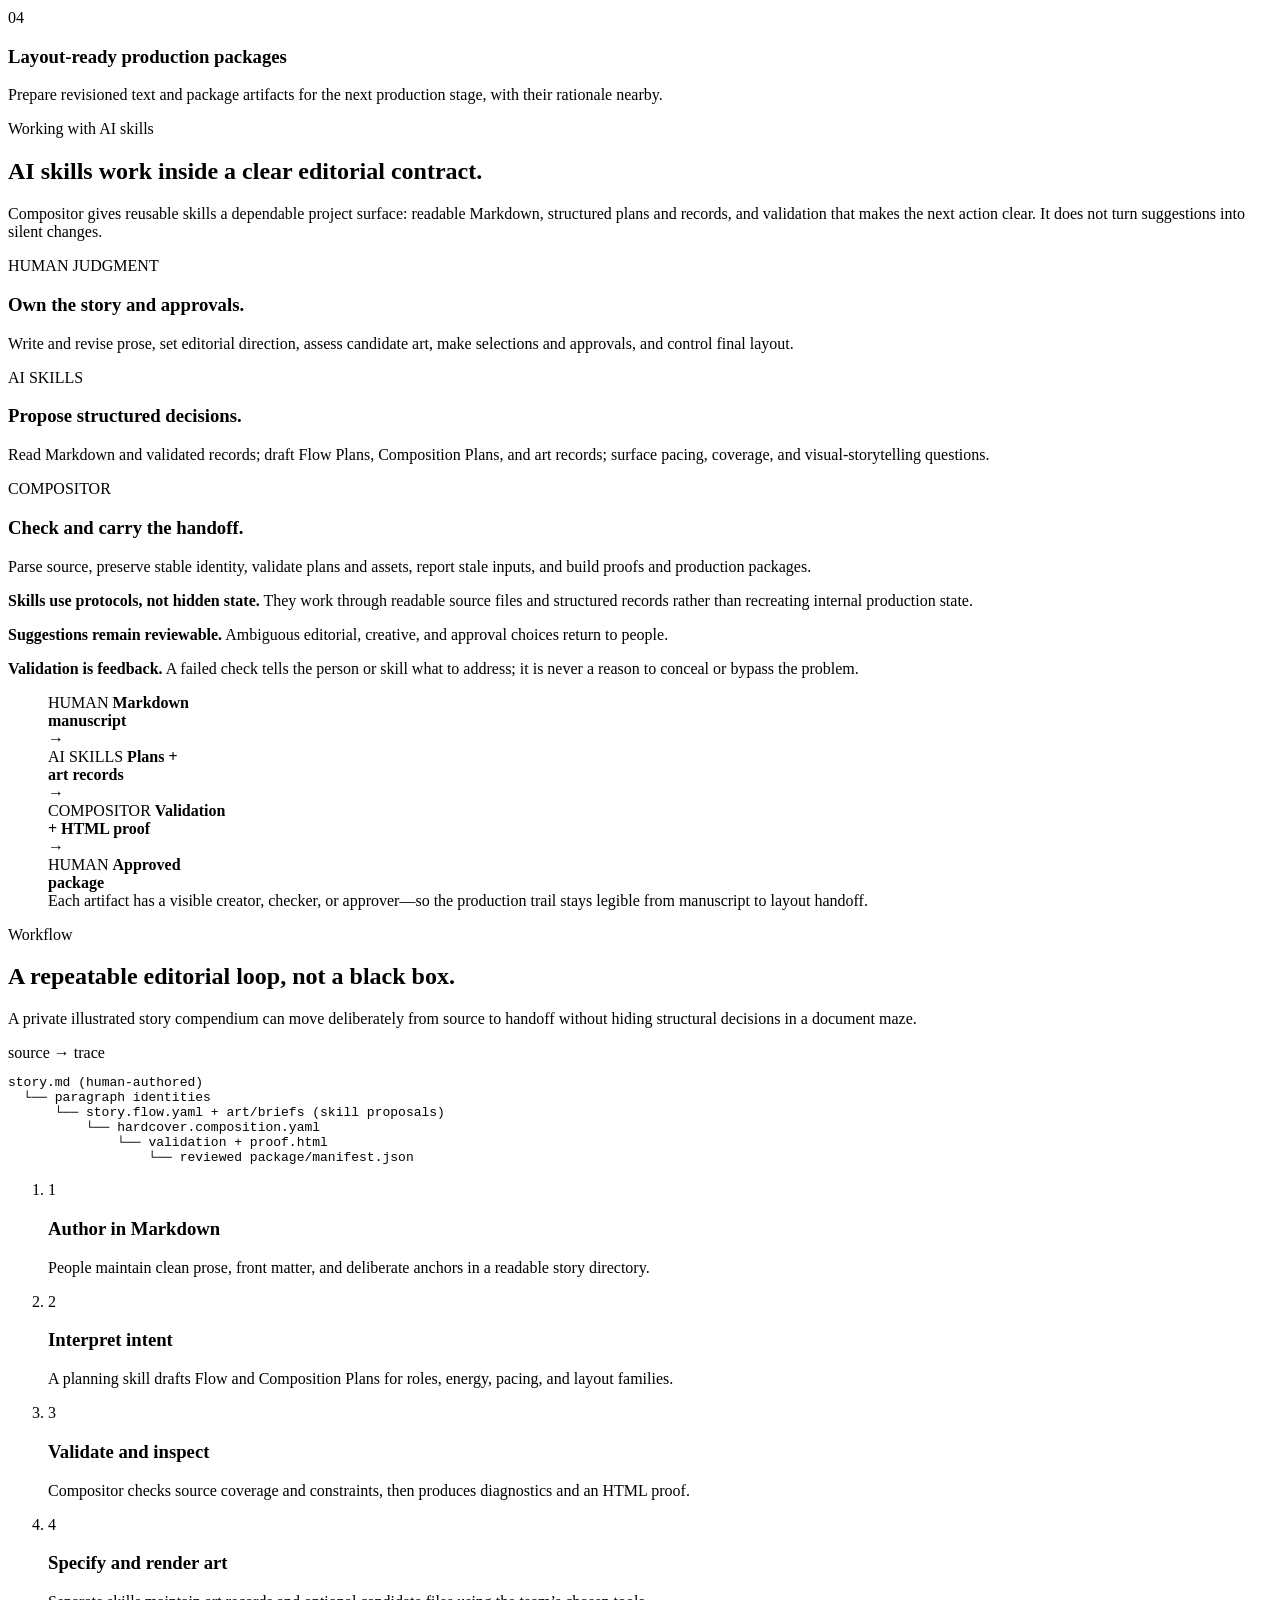
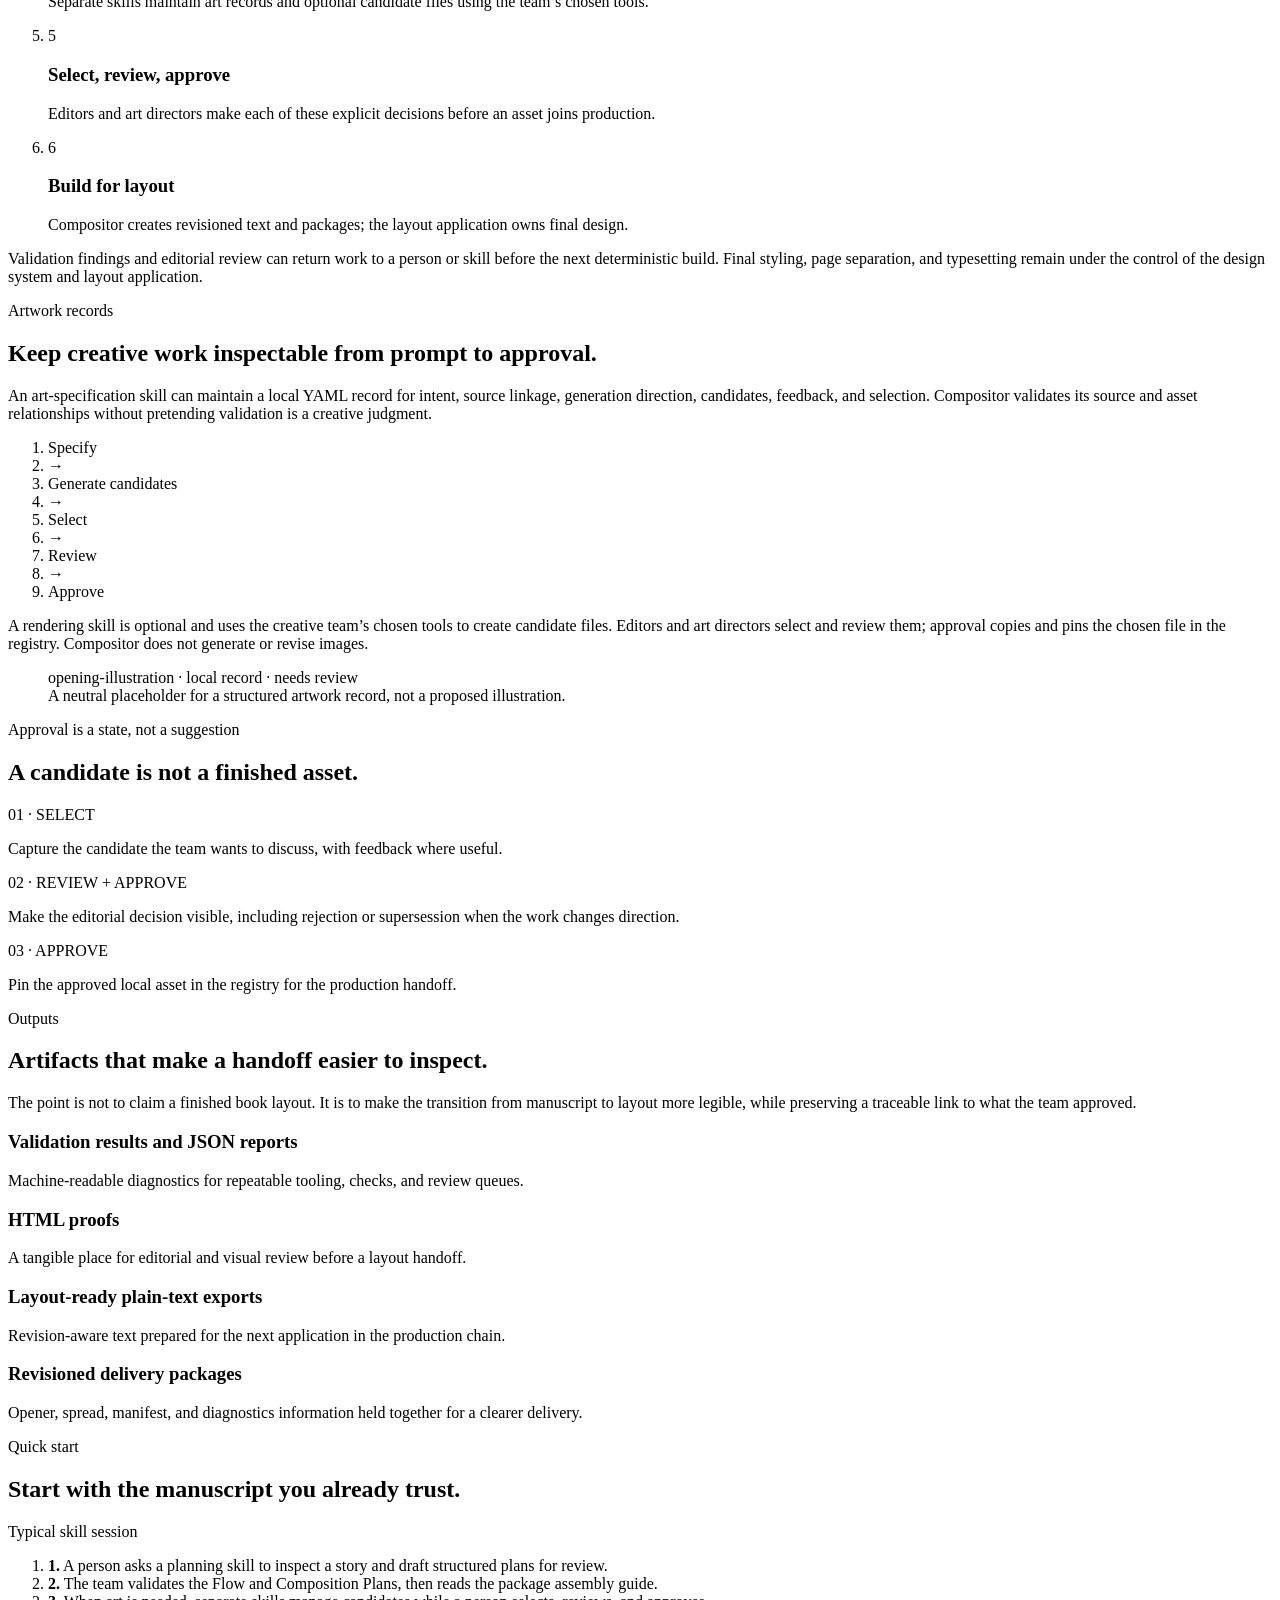
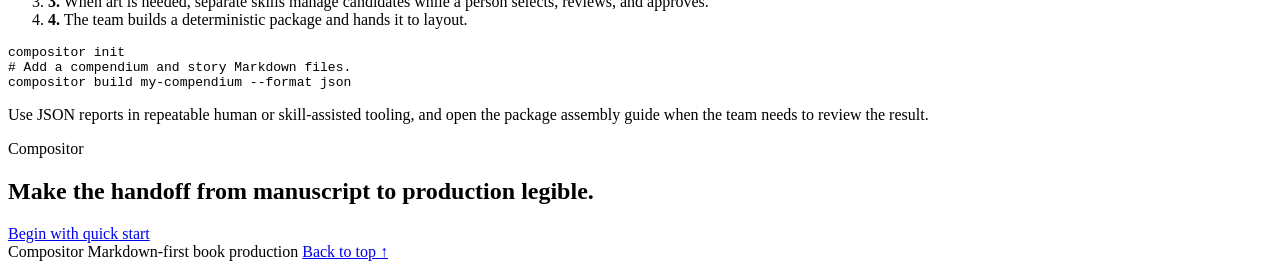
==== commit 32de3eb4: "feat!: consolidate production around Flow and Composition packages BREAKING CHANGE: remove legacy pa" ====
--- a/website/index.html
+++ b/website/index.html
@@ -243,7 +243,7 @@
           </li>
           <li class="border-b border-line py-7 pr-6 xl:border-b-0 xl:border-r xl:px-7">
             <span class="step-number">5</span>
-            <h3 class="mt-5 font-display text-2xl">Review, select, approve, attach</h3>
+            <h3 class="mt-5 font-display text-2xl">Select, review, approve</h3>
             <p class="mt-3 text-sm leading-6 text-[#565850]">Editors and art directors make each of these explicit decisions before an asset joins production.</p>
           </li>
           <li class="py-7 xl:pl-7">
@@ -266,10 +266,10 @@
               An art-specification skill can maintain a local YAML record for intent, source linkage, generation direction, candidates, feedback, and selection. Compositor validates its source and asset relationships without pretending validation is a creative judgment.
             </p>
             <ol class="mt-9 flex flex-wrap gap-x-2 gap-y-3 font-mono text-xs font-bold uppercase tracking-[0.12em] text-[#f0c4b0]" aria-label="Artwork lifecycle">
-              <li>Specify</li><li aria-hidden="true">→</li><li>Generate candidates</li><li aria-hidden="true">→</li><li>Review</li><li aria-hidden="true">→</li><li>Select</li><li aria-hidden="true">→</li><li>Approve</li><li aria-hidden="true">→</li><li>Attach</li>
+              <li>Specify</li><li aria-hidden="true">→</li><li>Generate candidates</li><li aria-hidden="true">→</li><li>Select</li><li aria-hidden="true">→</li><li>Review</li><li aria-hidden="true">→</li><li>Approve</li>
             </ol>
             <p class="mt-8 border-t border-[#718170] pt-5 text-sm leading-6 text-[#d8e1d4]">
-              A rendering skill is optional and uses the creative team’s chosen tools to create candidate files. Editors and art directors review them. Selection records a preferred candidate; approval and attachment remain separate, explicit editorial gates. Compositor does not generate or revise images.
+              A rendering skill is optional and uses the creative team’s chosen tools to create candidate files. Editors and art directors select and review them; approval copies and pins the chosen file in the registry. Compositor does not generate or revise images.
             </p>
           </div>
           <figure class="art-frame shadow-[0_18px_42px_rgba(11,20,13,.28)]" aria-labelledby="art-caption">
@@ -301,8 +301,8 @@
               <p class="mt-3 text-sm leading-6 text-[#565850]">Make the editorial decision visible, including rejection or supersession when the work changes direction.</p>
             </article>
             <article class="border-t border-line pt-6 sm:border-l sm:border-t-0 sm:pl-6 sm:pt-0">
-              <p class="font-mono text-xs text-rust">03 · ATTACH</p>
-              <p class="mt-3 text-sm leading-6 text-[#565850]">Connect the approved local asset to the requirement and manifest for the production handoff.</p>
+              <p class="font-mono text-xs text-rust">03 · APPROVE</p>
+              <p class="mt-3 text-sm leading-6 text-[#565850]">Pin the approved local asset in the registry for the production handoff.</p>
             </article>
           </div>
         </div>
@@ -347,16 +347,15 @@
               <p class="font-mono text-xs font-bold uppercase tracking-[0.12em] text-rust">Typical skill session</p>
               <ol class="mt-4 grid gap-3 text-sm leading-6 text-[#4d504a]">
                 <li><strong class="text-ink">1.</strong> A person asks a planning skill to inspect a story and draft structured plans for review.</li>
-                <li><strong class="text-ink">2.</strong> The team validates, reads the diagnostics and proof, then accepts or revises those proposals.</li>
-                <li><strong class="text-ink">3.</strong> When art is needed, separate skills manage candidates while a person reviews, selects, approves, and attaches.</li>
+                <li><strong class="text-ink">2.</strong> The team validates the Flow and Composition Plans, then reads the package assembly guide.</li>
+                <li><strong class="text-ink">3.</strong> When art is needed, separate skills manage candidates while a person selects, reviews, and approves.</li>
                 <li><strong class="text-ink">4.</strong> The team builds a deterministic package and hands it to layout.</li>
               </ol>
             </aside>
             <pre class="code-panel"><code class="block overflow-x-auto p-6 font-mono text-sm leading-7">compositor init
 <span class="text-[#8d9689]"># Add a compendium and story Markdown files.</span>
-compositor build --format json
-compositor proof</code></pre>
-            <p class="mt-5 text-base leading-7 text-[#4d504a]">Use JSON reports in repeatable human or skill-assisted tooling, and open the generated proof when the team needs to review the result.</p>
+compositor build my-compendium --format json</code></pre>
+            <p class="mt-5 text-base leading-7 text-[#4d504a]">Use JSON reports in repeatable human or skill-assisted tooling, and open the package assembly guide when the team needs to review the result.</p>
           </div>
         </div>
       </section>
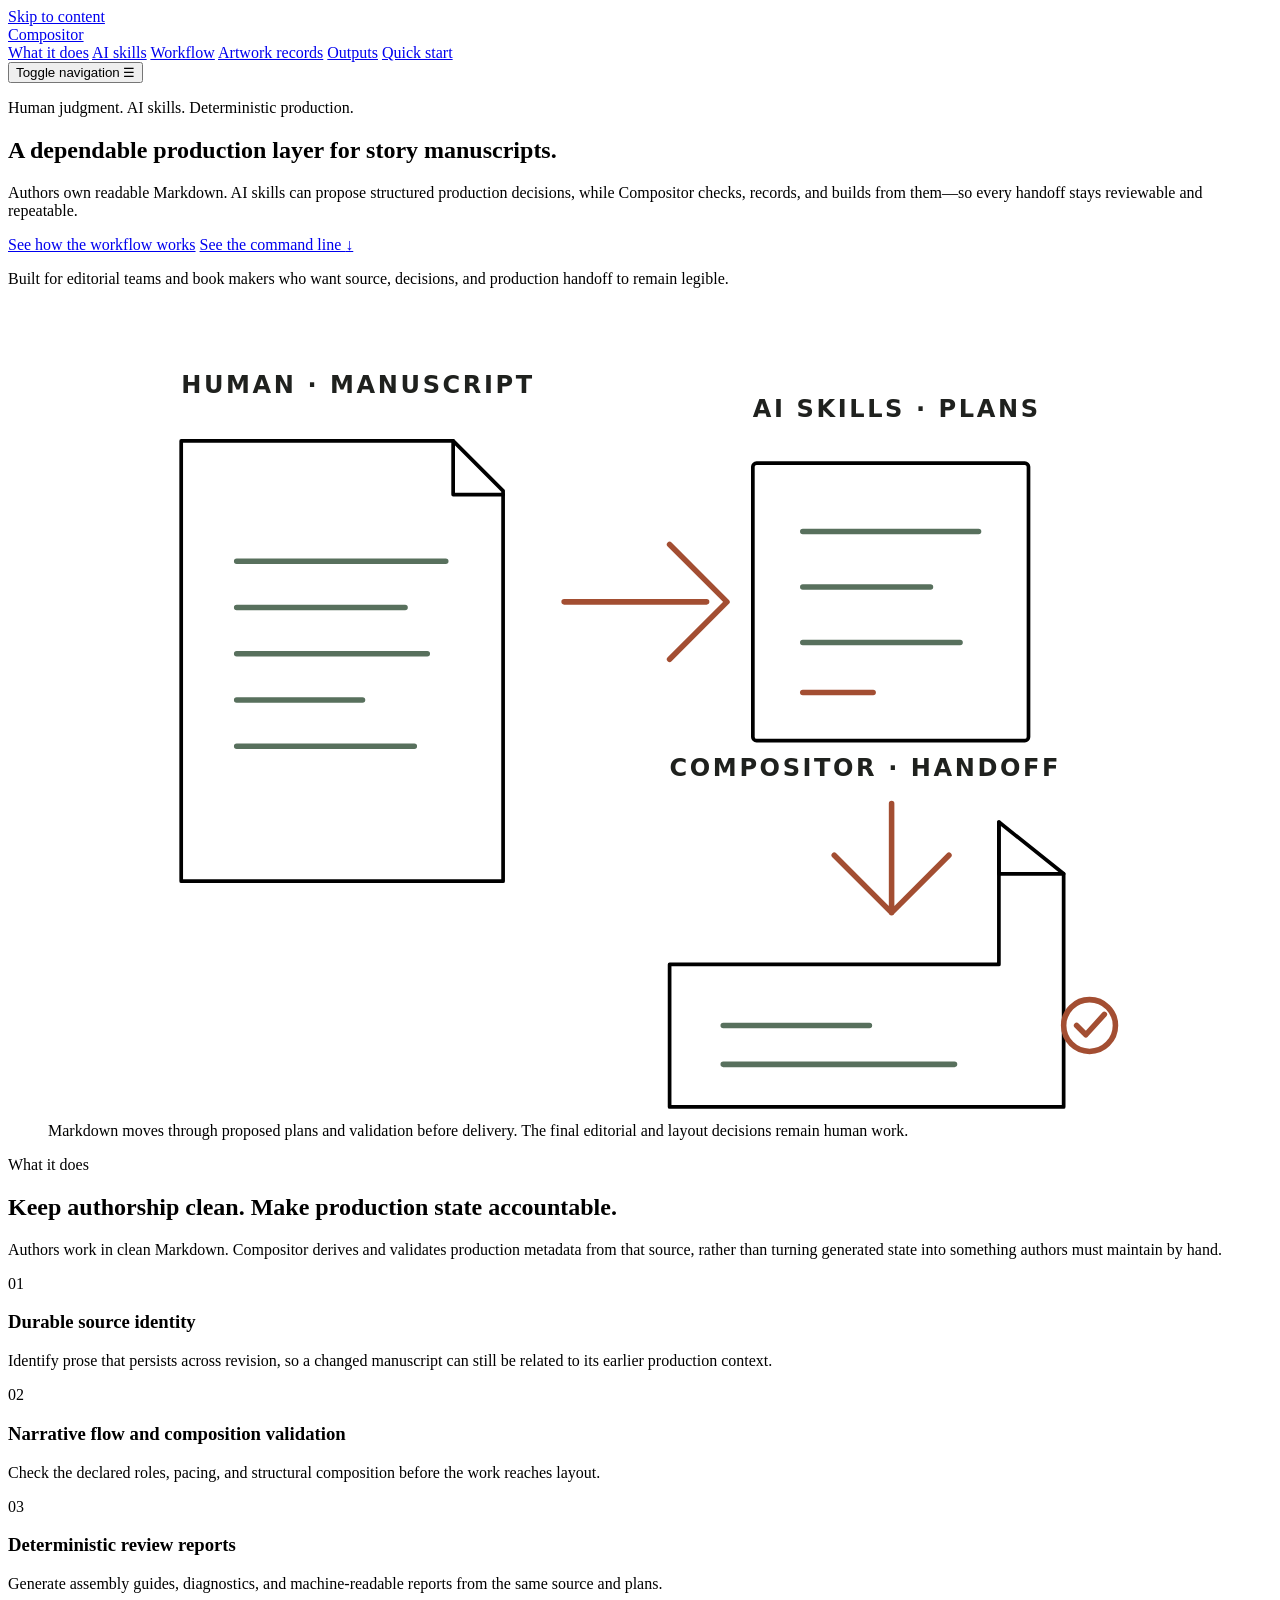
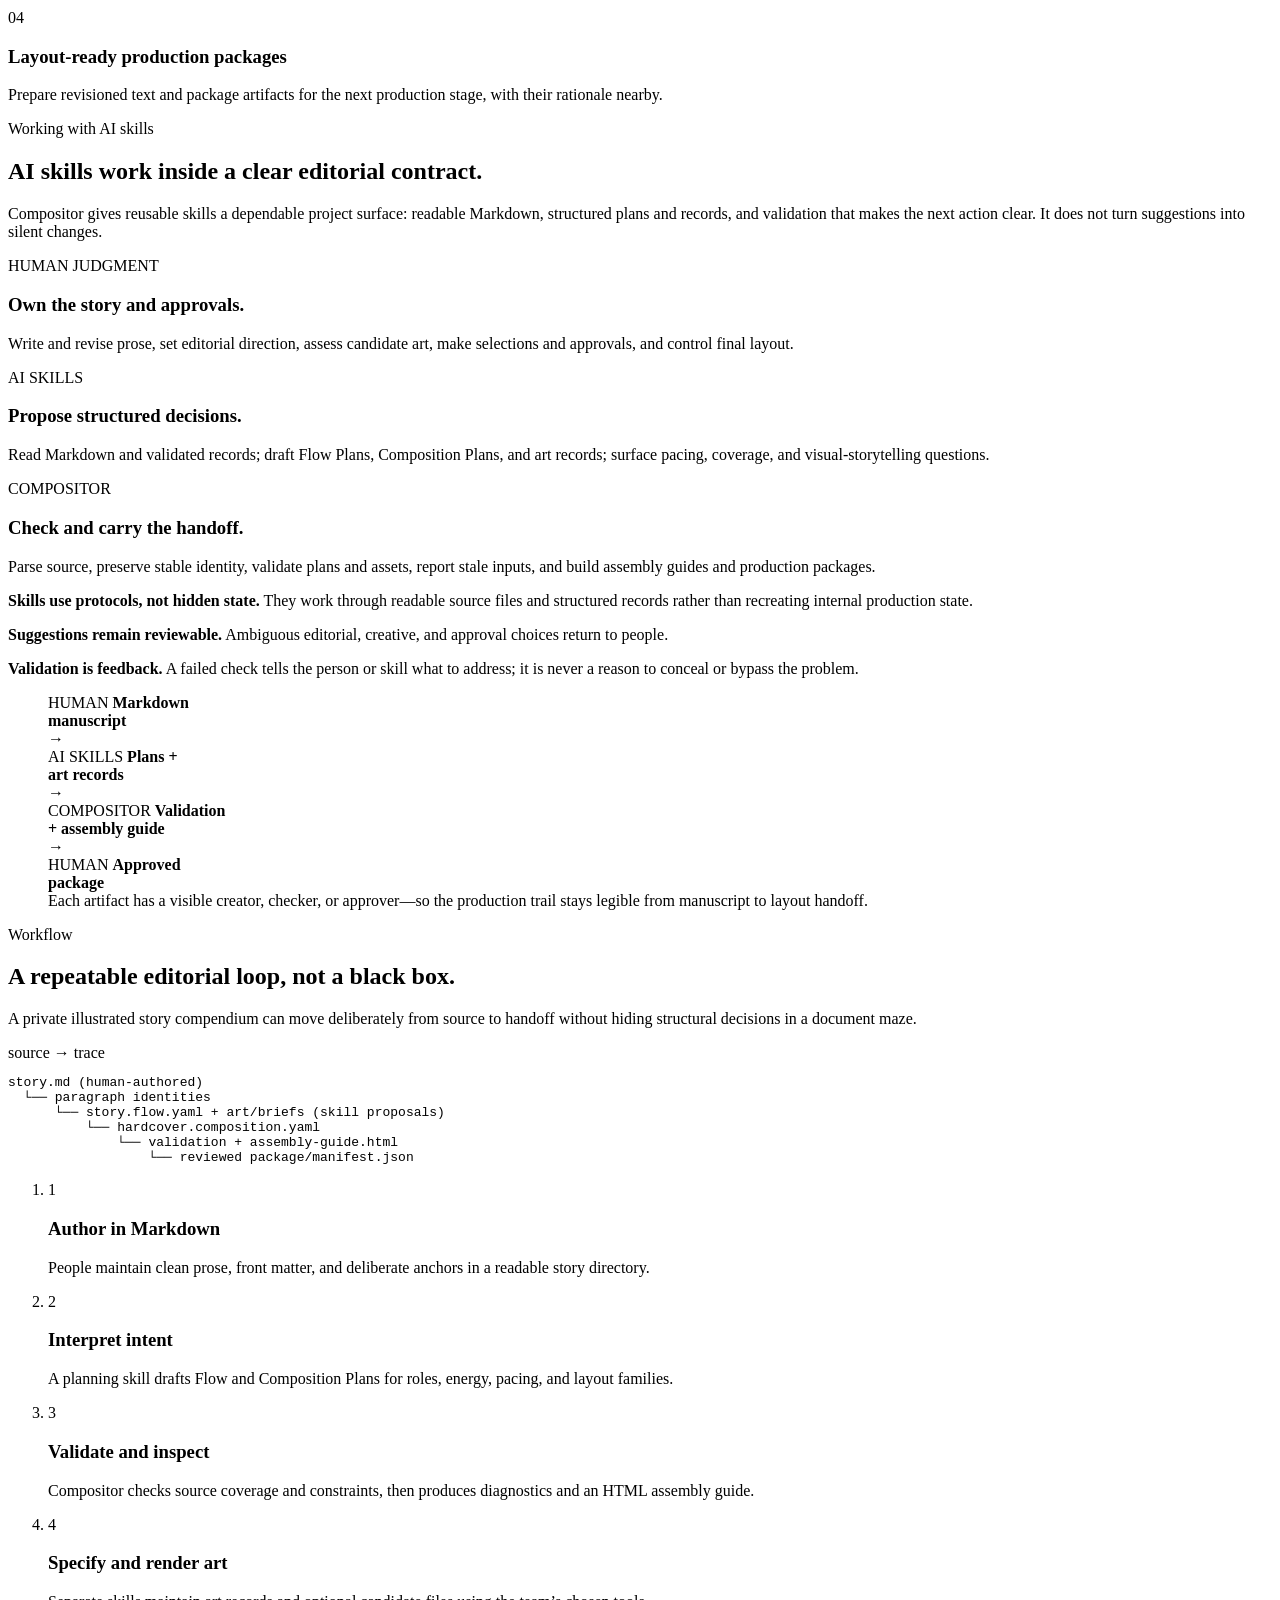
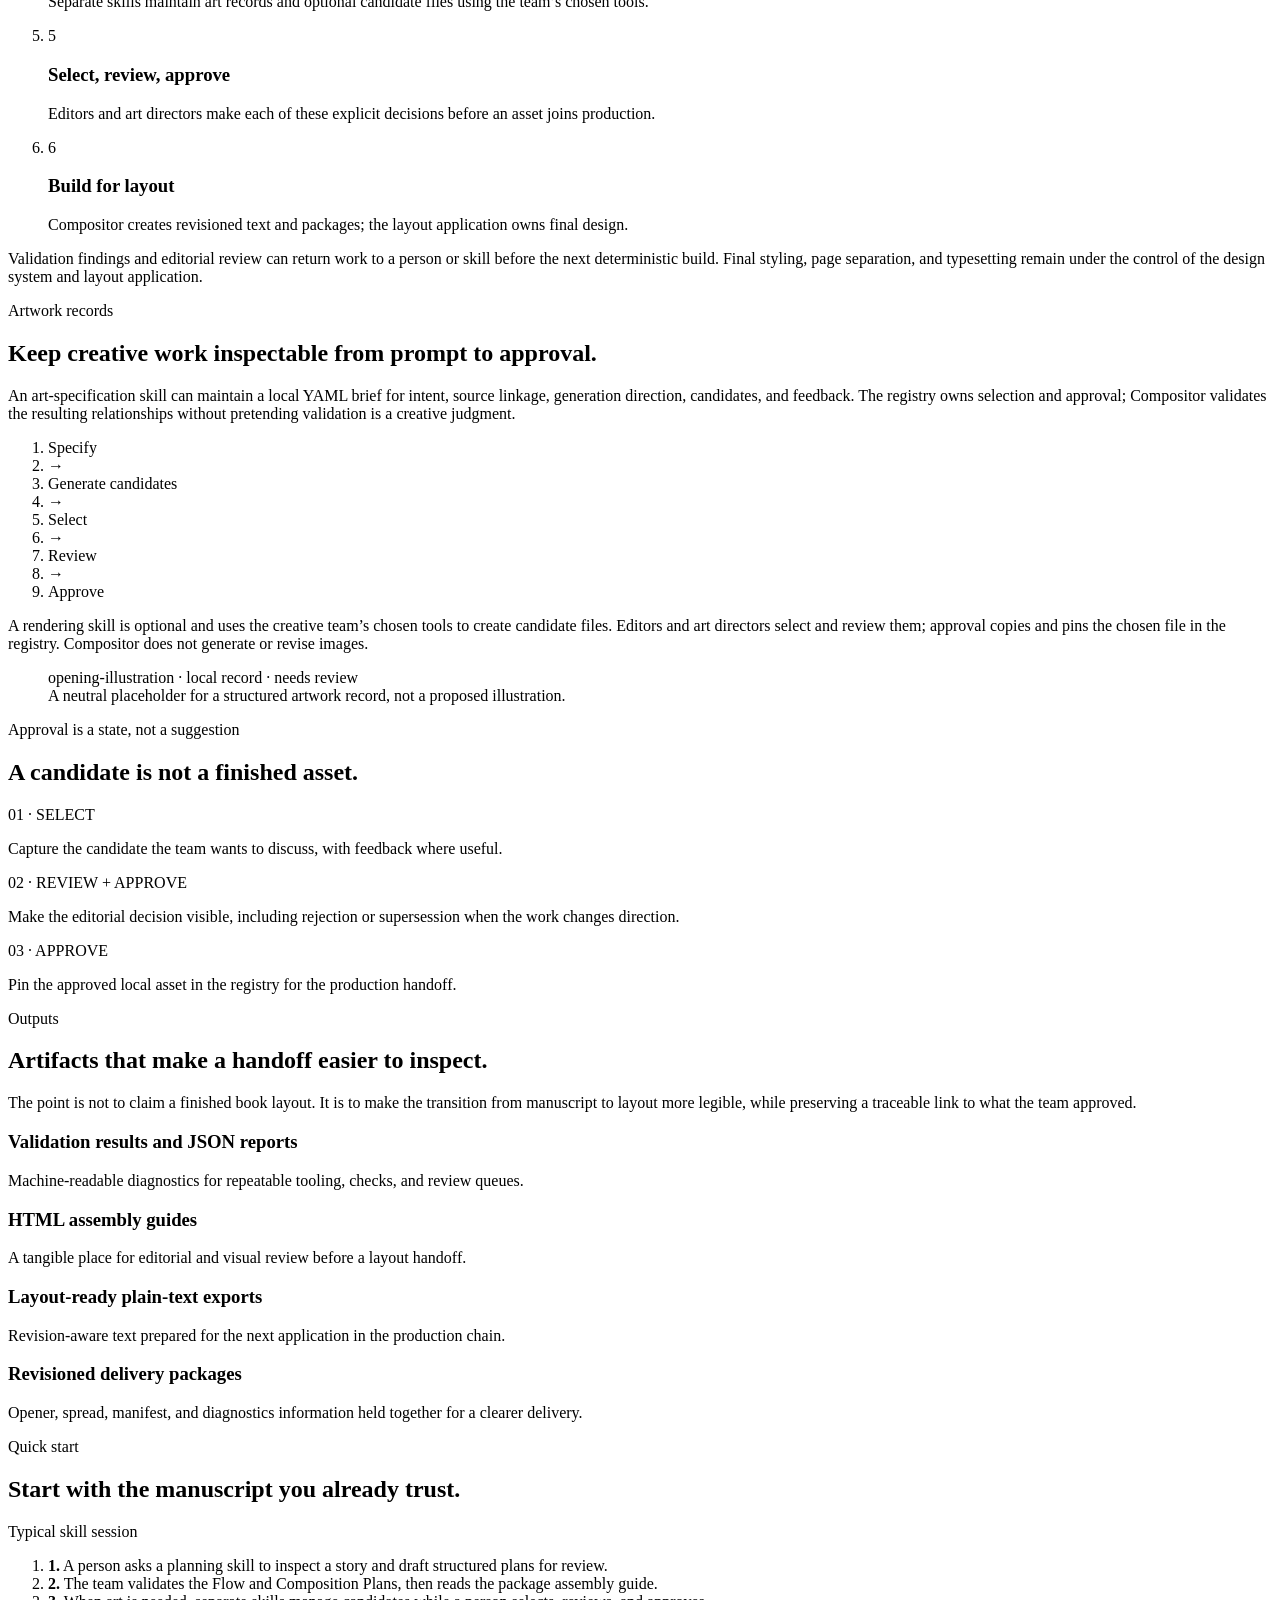
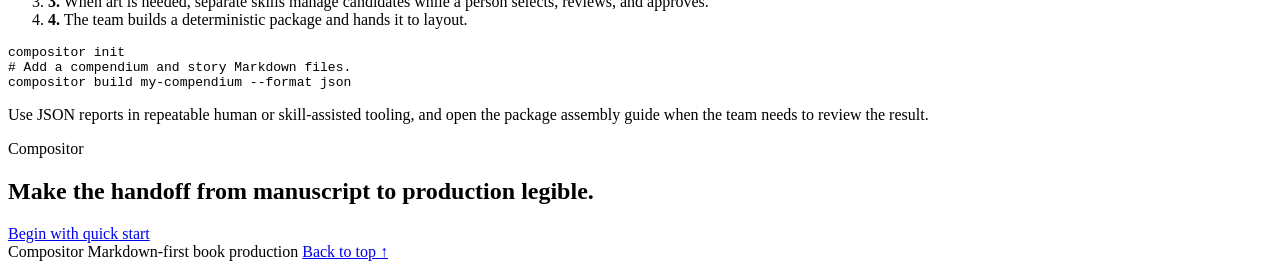
==== commit b59059fe: "fix(cli): improve error reporting for improved debugability" ====
--- a/website/index.html
+++ b/website/index.html
@@ -127,8 +127,8 @@
             </article>
             <article class="cap-card">
               <p class="font-mono text-xs text-rust">03</p>
-              <h3 class="mt-7 font-display text-2xl">Deterministic proofs and reports</h3>
-              <p class="mt-4 text-sm leading-6 text-[#565850]">Generate reviewable HTML proofs and machine-readable reports from the same approved source and plans.</p>
+              <h3 class="mt-7 font-display text-2xl">Deterministic review reports</h3>
+              <p class="mt-4 text-sm leading-6 text-[#565850]">Generate assembly guides, diagnostics, and machine-readable reports from the same source and plans.</p>
             </article>
             <article class="cap-card">
               <p class="font-mono text-xs text-rust">04</p>
@@ -164,7 +164,7 @@
           <article class="role-card">
             <p class="font-mono text-xs text-rust">COMPOSITOR</p>
             <h3 class="mt-5 font-display text-2xl">Check and carry the handoff.</h3>
-            <p class="mt-4 text-sm leading-6 text-[#565850]">Parse source, preserve stable identity, validate plans and assets, report stale inputs, and build proofs and production packages.</p>
+            <p class="mt-4 text-sm leading-6 text-[#565850]">Parse source, preserve stable identity, validate plans and assets, report stale inputs, and build assembly guides and production packages.</p>
           </article>
         </div>
 
@@ -188,7 +188,7 @@
               <span class="handoff-arrow" aria-hidden="true">→</span>
               <div class="handoff-node">
                 <span class="font-mono text-[0.66rem] text-rust">COMPOSITOR</span>
-                <strong>Validation<br />+ HTML proof</strong>
+                <strong>Validation<br />+ assembly guide</strong>
               </div>
               <span class="handoff-arrow" aria-hidden="true">→</span>
               <div class="handoff-node">
@@ -216,7 +216,7 @@
   └── <span class="text-[#c8cec0]">paragraph identities</span>
       └── <span class="text-[#d8a18d]">story.flow.yaml + art/briefs</span> <span class="text-[#8d9689]">(skill proposals)</span>
           └── <span class="text-[#d8a18d]">hardcover.composition.yaml</span>
-              └── <span class="text-[#a7bfa9]">validation + proof.html</span>
+              └── <span class="text-[#a7bfa9]">validation + assembly-guide.html</span>
                   └── <span class="text-[#a7bfa9]">reviewed package/manifest.json</span></code></pre>
           </aside>
         </div>
@@ -234,7 +234,7 @@
           <li class="border-b border-line py-7 pr-6 xl:border-b-0 xl:border-r xl:px-7">
             <span class="step-number">3</span>
             <h3 class="mt-5 font-display text-2xl">Validate and inspect</h3>
-            <p class="mt-3 text-sm leading-6 text-[#565850]">Compositor checks source coverage and constraints, then produces diagnostics and an HTML proof.</p>
+            <p class="mt-3 text-sm leading-6 text-[#565850]">Compositor checks source coverage and constraints, then produces diagnostics and an HTML assembly guide.</p>
           </li>
           <li class="border-b border-line py-7 pr-6 xl:border-b-0 xl:border-r xl:px-7">
             <span class="step-number">4</span>
@@ -263,7 +263,7 @@
             <p class="eyebrow !text-[#b7c8b5]">Artwork records</p>
             <h2 class="mt-6 font-display text-4xl leading-tight tracking-[-0.025em] sm:text-5xl">Keep creative work inspectable from prompt to approval.</h2>
             <p class="mt-6 max-w-xl text-lg leading-8 text-[#e1e7db]">
-              An art-specification skill can maintain a local YAML record for intent, source linkage, generation direction, candidates, feedback, and selection. Compositor validates its source and asset relationships without pretending validation is a creative judgment.
+              An art-specification skill can maintain a local YAML brief for intent, source linkage, generation direction, candidates, and feedback. The registry owns selection and approval; Compositor validates the resulting relationships without pretending validation is a creative judgment.
             </p>
             <ol class="mt-9 flex flex-wrap gap-x-2 gap-y-3 font-mono text-xs font-bold uppercase tracking-[0.12em] text-[#f0c4b0]" aria-label="Artwork lifecycle">
               <li>Specify</li><li aria-hidden="true">→</li><li>Generate candidates</li><li aria-hidden="true">→</li><li>Select</li><li aria-hidden="true">→</li><li>Review</li><li aria-hidden="true">→</li><li>Approve</li>
@@ -322,7 +322,7 @@
             <p class="mt-3 text-sm leading-6 text-[#565850]">Machine-readable diagnostics for repeatable tooling, checks, and review queues.</p>
           </article>
           <article class="border-b border-line py-7 md:border-l md:pl-10">
-            <h3 class="font-display text-2xl">HTML proofs</h3>
+            <h3 class="font-display text-2xl">HTML assembly guides</h3>
             <p class="mt-3 text-sm leading-6 text-[#565850]">A tangible place for editorial and visual review before a layout handoff.</p>
           </article>
           <article class="border-b border-line py-7 md:border-b-0 md:pr-10">
